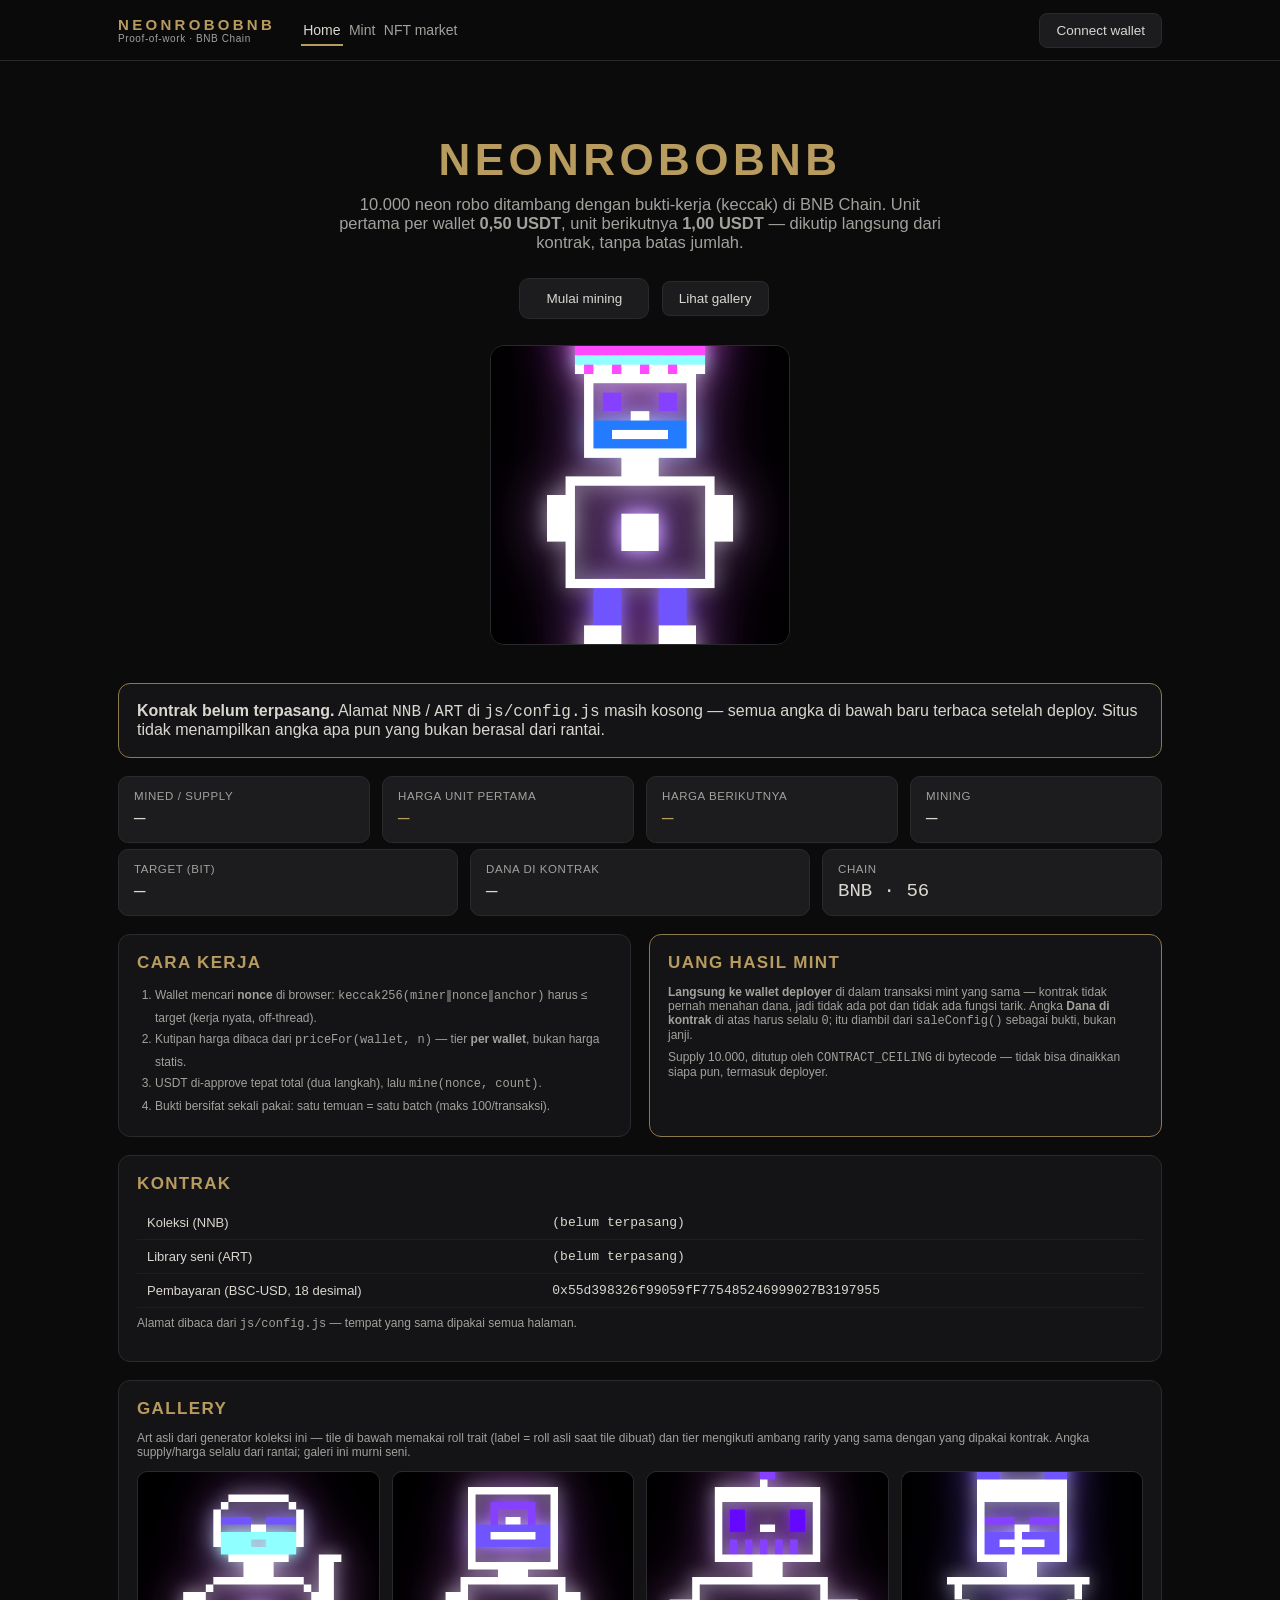
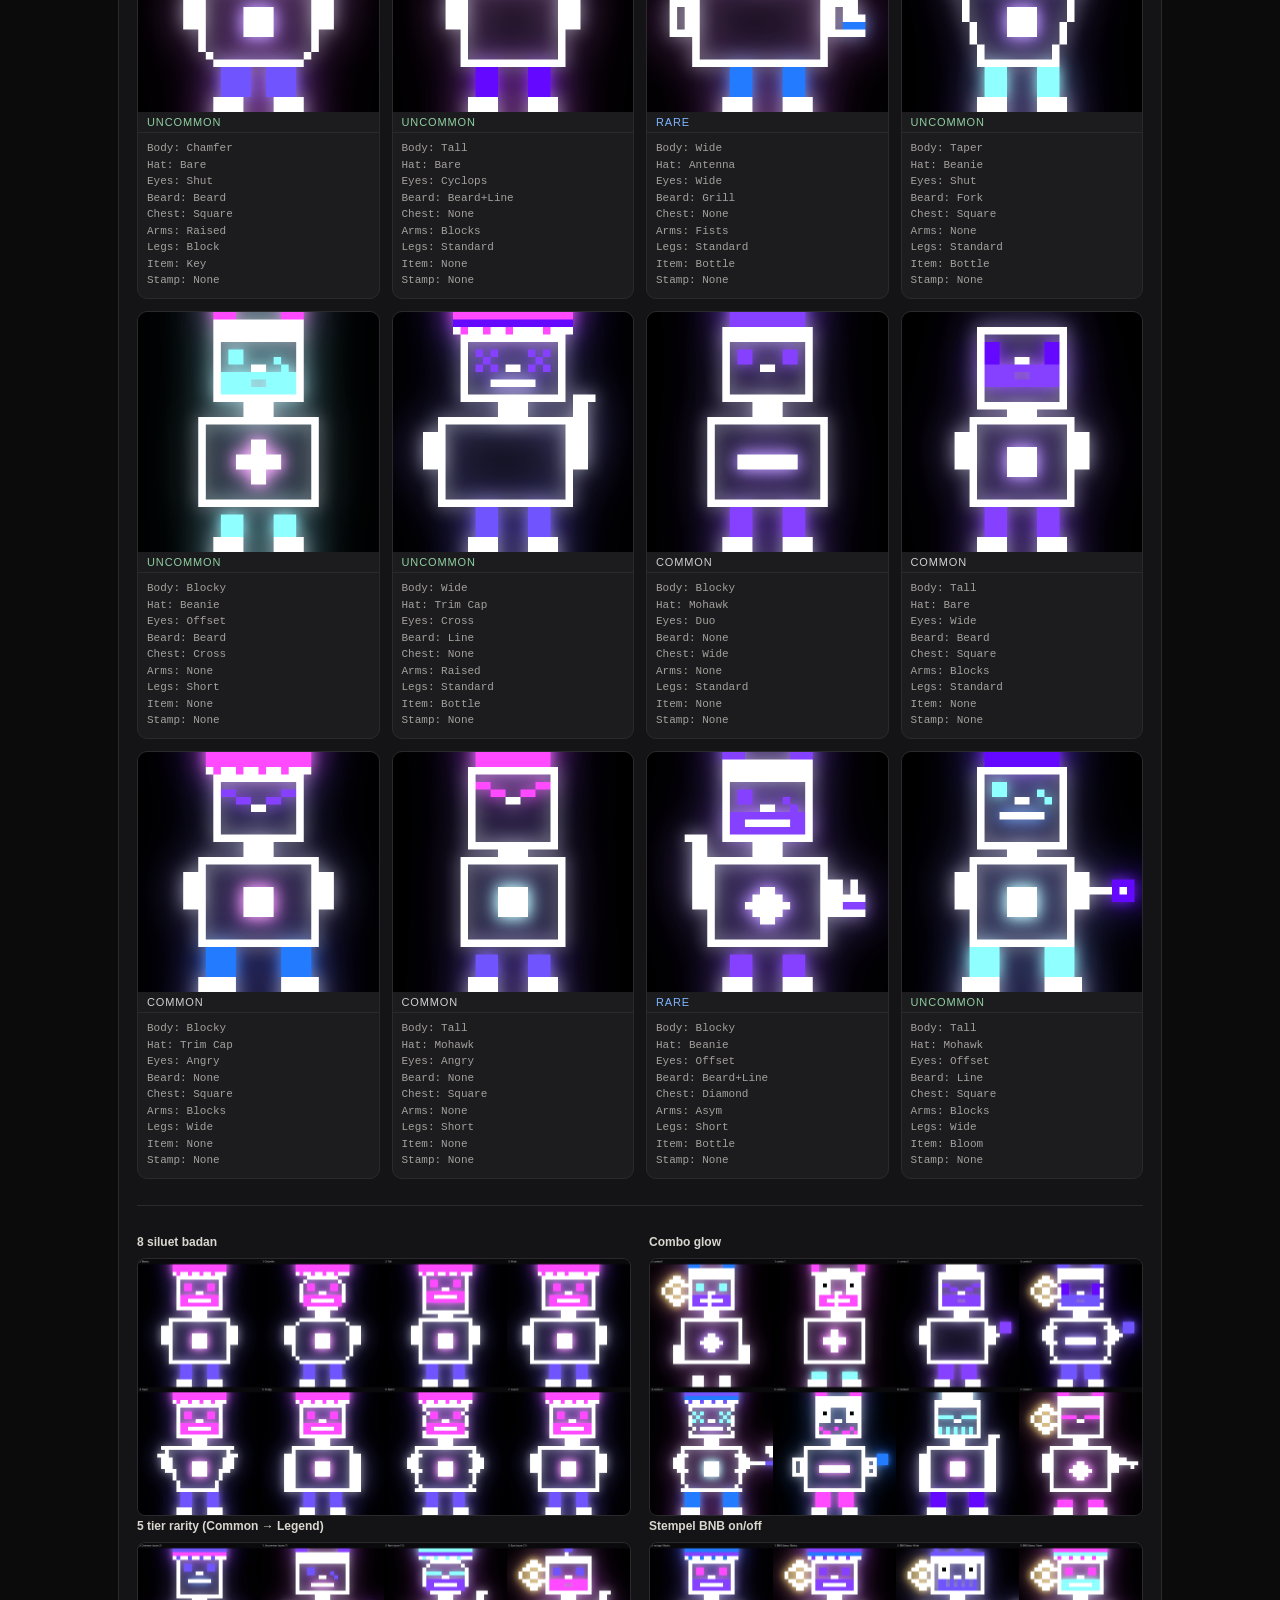
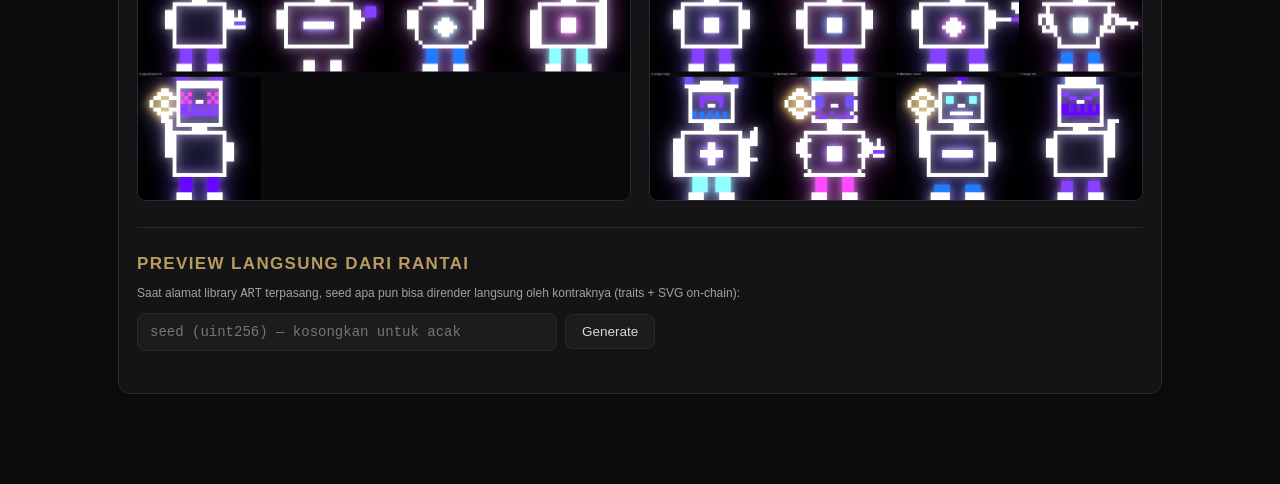
==== index.html @ 4df56b8e "NeonRoboBNB site mirror (no CNAME: keeps github.io serving while js.org PR is in review)" ====
<!DOCTYPE html>
<html lang="en">
<head>
  <meta charset="utf-8" />
  <meta name="viewport" content="width=device-width, initial-scale=1" />
  <title>NeonRoboBNB — proof-of-work collection on BNB Chain</title>
  <meta name="description" content="10,000 neon robotos mined under a keccak target on BNB Chain. First unit 0.50 USDT per wallet, every unit after that 1.00 USDT — quoted from the contract, proceeds straight to the deployer." />
  <link rel="stylesheet" href="css/style.css" />
  <style>
    .tiles { display: grid; grid-template-columns: repeat(4, 1fr); gap: 12px; }
    @media (max-width: 820px) { .tiles { grid-template-columns: repeat(2, 1fr); } }
    .tile { background: var(--panel2); border: 1px solid var(--line); border-radius: 10px; overflow: hidden; }
    .tile img { width: 100%; display: block; background: #000; }
    .tier { font-size: 11px; letter-spacing: .08em; text-transform: uppercase; padding: 4px 9px; border-bottom: 1px solid var(--line); color: var(--muted); }
    .tier.t0 { color: #cfcfcf; } .tier.t1 { color: #8fd0a0; } .tier.t2 { color: #7db6ff; }
    .tier.t3 { color: #d79bff; } .tier.t4 { color: var(--gold); border-bottom-color: var(--gold-dim); }
    .tl { font-size: 11px; line-height: 1.5; padding: 7px 9px 9px; color: var(--muted); font-family: var(--mono); }
    .sheet { width: 100%; display: block; border-radius: 8px; border: 1px solid var(--line); margin-top: 8px; }
  </style>
</head>
<body>
<header class="site">
  <div class="wrap">
    <div class="brand">NEONROBOBNB<small>Proof-of-work · BNB Chain</small></div>
    <nav>
      <a href="index.html" class="on">Home</a>
      <a href="mint.html">Mint</a>
      <a href="market.html">NFT market</a>
    </nav>
    <div class="spacer"></div>
    <button id="connect">Connect wallet</button>
  </div>
</header>

<div class="wrap">
  <div class="hero">
    <h1>NEONROBOBNB</h1>
    <p>10.000 neon robo ditambang dengan bukti-kerja (keccak) di BNB Chain.
       Unit pertama per wallet <b>0,50 USDT</b>, unit berikutnya <b>1,00 USDT</b>
       — dikutip langsung dari kontrak, tanpa batas jumlah.</p>
    <a class="btn cta" href="mint.html">Mulai mining</a>
    <a class="btn" href="#gallery">Lihat gallery</a>
    <div style="margin-top:26px"><img src="img/hero.png" alt="NeonRoboBNB hero" width="300" style="border-radius:14px;border:1px solid var(--line)" /></div>
  </div>

  <div id="pending" class="panel gold" style="display:none">
    <b>Kontrak belum terpasang.</b> Alamat <span class="mono">NNB</span> /
    <span class="mono">ART</span> di <span class="mono">js/config.js</span> masih
    kosong — semua angka di bawah baru terbaca setelah deploy. Situs tidak
    menampilkan angka apa pun yang bukan berasal dari rantai.
  </div>

  <div class="row" style="gap:12px; margin-bottom:6px">
    <div class="stat" style="flex:1"><div class="k">Mined / supply</div><div class="v" id="s-supply">—</div></div>
    <div class="stat" style="flex:1"><div class="k">Harga unit pertama</div><div class="v gold" id="s-first">—</div></div>
    <div class="stat" style="flex:1"><div class="k">Harga berikutnya</div><div class="v gold" id="s-list">—</div></div>
    <div class="stat" style="flex:1"><div class="k">Mining</div><div class="v" id="s-open">—</div></div>
  </div>
  <div class="row" style="gap:12px; margin-bottom:18px">
    <div class="stat" style="flex:1"><div class="k">Target (bit)</div><div class="v" id="s-bits">—</div></div>
    <div class="stat" style="flex:1"><div class="k">Dana di kontrak</div><div class="v" id="s-held">—</div></div>
    <div class="stat" style="flex:1"><div class="k">Chain</div><div class="v">BNB · 56</div></div>
  </div>

  <div class="grid2">
    <div class="panel">
      <h2 style="margin-top:0">Cara kerja</h2>
      <ol class="tiny muted" style="line-height:1.8; padding-left:18px; margin:0">
        <li>Wallet mencari <b>nonce</b> di browser: <span class="mono">keccak256(miner‖nonce‖anchor)</span> harus ≤ target (kerja nyata, off-thread).</li>
        <li>Kutipan harga dibaca dari <span class="mono">priceFor(wallet, n)</span> — tier <b>per wallet</b>, bukan harga statis.</li>
        <li>USDT di-approve tepat total (dua langkah), lalu <span class="mono">mine(nonce, count)</span>.</li>
        <li>Bukti bersifat sekali pakai: satu temuan = satu batch (maks 100/transaksi).</li>
      </ol>
    </div>
    <div class="panel gold">
      <h2 style="margin-top:0">Uang hasil mint</h2>
      <p class="tiny muted" style="margin:0 0 8px">
        <b>Langsung ke wallet deployer</b> di dalam transaksi mint yang sama —
        kontrak tidak pernah menahan dana, jadi tidak ada pot dan tidak ada
        fungsi tarik. Angka <b>Dana di kontrak</b> di atas harus selalu
        <span class="mono">0</span>; itu diambil dari
        <span class="mono">saleConfig()</span> sebagai bukti, bukan janji.
      </p>
      <p class="tiny muted" style="margin:0">
        Supply 10.000, ditutup oleh <span class="mono">CONTRACT_CEILING</span>
        di bytecode — tidak bisa dinaikkan siapa pun, termasuk deployer.
      </p>
    </div>
  </div>

  <div class="panel">
    <h2 style="margin-top:0">Kontrak</h2>
    <table>
      <tbody>
        <tr><td class="txt">Koleksi (NNB)</td><td id="a-nnb">—</td></tr>
        <tr><td class="txt">Library seni (ART)</td><td id="a-art">—</td></tr>
        <tr><td class="txt">Pembayaran (BSC-USD, 18 desimal)</td><td id="a-usdt">—</td></tr>
      </tbody>
    </table>
    <p class="tiny muted" style="margin-top:8px">Alamat dibaca dari <span class="mono">js/config.js</span> — tempat yang sama dipakai semua halaman.</p>
  </div>

  <div class="panel" id="gallery">
    <h2 style="margin-top:0">Gallery</h2>
    <p class="tiny muted">Art asli dari generator koleksi ini — tile di bawah memakai roll trait
       (label = roll asli saat tile dibuat) dan tier mengikuti ambang rarity yang sama dengan
       yang dipakai kontrak. Angka supply/harga selalu dari rantai; galeri ini murni seni.</p>
    <div class="tiles">
        <div class="tile"><img src="img/tile-00.png" alt="NeonRoboBNB preview" loading="lazy" /><div class="tier t1">Uncommon</div><div class="tl">Body: Chamfer<br>Hat: Bare<br>Eyes: Shut<br>Beard: Beard<br>Chest: Square<br>Arms: Raised<br>Legs: Block<br>Item: Key<br>Stamp: None</div></div>
        <div class="tile"><img src="img/tile-01.png" alt="NeonRoboBNB preview" loading="lazy" /><div class="tier t1">Uncommon</div><div class="tl">Body: Tall<br>Hat: Bare<br>Eyes: Cyclops<br>Beard: Beard+Line<br>Chest: None<br>Arms: Blocks<br>Legs: Standard<br>Item: None<br>Stamp: None</div></div>
        <div class="tile"><img src="img/tile-02.png" alt="NeonRoboBNB preview" loading="lazy" /><div class="tier t2">Rare</div><div class="tl">Body: Wide<br>Hat: Antenna<br>Eyes: Wide<br>Beard: Grill<br>Chest: None<br>Arms: Fists<br>Legs: Standard<br>Item: Bottle<br>Stamp: None</div></div>
        <div class="tile"><img src="img/tile-03.png" alt="NeonRoboBNB preview" loading="lazy" /><div class="tier t1">Uncommon</div><div class="tl">Body: Taper<br>Hat: Beanie<br>Eyes: Shut<br>Beard: Fork<br>Chest: Square<br>Arms: None<br>Legs: Standard<br>Item: Bottle<br>Stamp: None</div></div>
        <div class="tile"><img src="img/tile-04.png" alt="NeonRoboBNB preview" loading="lazy" /><div class="tier t1">Uncommon</div><div class="tl">Body: Blocky<br>Hat: Beanie<br>Eyes: Offset<br>Beard: Beard<br>Chest: Cross<br>Arms: None<br>Legs: Short<br>Item: None<br>Stamp: None</div></div>
        <div class="tile"><img src="img/tile-05.png" alt="NeonRoboBNB preview" loading="lazy" /><div class="tier t1">Uncommon</div><div class="tl">Body: Wide<br>Hat: Trim Cap<br>Eyes: Cross<br>Beard: Line<br>Chest: None<br>Arms: Raised<br>Legs: Standard<br>Item: Bottle<br>Stamp: None</div></div>
        <div class="tile"><img src="img/tile-06.png" alt="NeonRoboBNB preview" loading="lazy" /><div class="tier t0">Common</div><div class="tl">Body: Blocky<br>Hat: Mohawk<br>Eyes: Duo<br>Beard: None<br>Chest: Wide<br>Arms: None<br>Legs: Standard<br>Item: None<br>Stamp: None</div></div>
        <div class="tile"><img src="img/tile-07.png" alt="NeonRoboBNB preview" loading="lazy" /><div class="tier t0">Common</div><div class="tl">Body: Tall<br>Hat: Bare<br>Eyes: Wide<br>Beard: Beard<br>Chest: Square<br>Arms: Blocks<br>Legs: Standard<br>Item: None<br>Stamp: None</div></div>
        <div class="tile"><img src="img/tile-08.png" alt="NeonRoboBNB preview" loading="lazy" /><div class="tier t0">Common</div><div class="tl">Body: Blocky<br>Hat: Trim Cap<br>Eyes: Angry<br>Beard: None<br>Chest: Square<br>Arms: Blocks<br>Legs: Wide<br>Item: None<br>Stamp: None</div></div>
        <div class="tile"><img src="img/tile-09.png" alt="NeonRoboBNB preview" loading="lazy" /><div class="tier t0">Common</div><div class="tl">Body: Tall<br>Hat: Mohawk<br>Eyes: Angry<br>Beard: None<br>Chest: Square<br>Arms: None<br>Legs: Short<br>Item: None<br>Stamp: None</div></div>
        <div class="tile"><img src="img/tile-10.png" alt="NeonRoboBNB preview" loading="lazy" /><div class="tier t2">Rare</div><div class="tl">Body: Blocky<br>Hat: Beanie<br>Eyes: Offset<br>Beard: Beard+Line<br>Chest: Diamond<br>Arms: Asym<br>Legs: Short<br>Item: Bottle<br>Stamp: None</div></div>
        <div class="tile"><img src="img/tile-11.png" alt="NeonRoboBNB preview" loading="lazy" /><div class="tier t1">Uncommon</div><div class="tl">Body: Tall<br>Hat: Mohawk<br>Eyes: Offset<br>Beard: Line<br>Chest: Square<br>Arms: Blocks<br>Legs: Wide<br>Item: Bloom<br>Stamp: None</div></div>
    </div>

    <hr class="sep" />
    <div class="grid2">
      <div><b class="tiny">8 siluet badan</b><img class="sheet" src="img/sheet-bodies.png" alt="8 body silhouettes" loading="lazy" /></div>
      <div><b class="tiny">Combo glow</b><img class="sheet" src="img/sheet-combos.png" alt="8 glow combos" loading="lazy" /></div>
    </div>
    <div class="grid2">
      <div><b class="tiny">5 tier rarity (Common → Legend)</b><img class="sheet" src="img/sheet-rarity.png" alt="5 rarity tiers" loading="lazy" /></div>
      <div><b class="tiny">Stempel BNB on/off</b><img class="sheet" src="img/sheet-stamp.png" alt="BNB stamp on and off" loading="lazy" /></div>
    </div>

    <hr class="sep" />
    <h2 style="margin-top:0">Preview langsung dari rantai</h2>
    <p class="tiny muted">Saat alamat library <span class="mono">ART</span> terpasang, seed apa pun
       bisa dirender langsung oleh kontraknya (traits + SVG on-chain):</p>
    <div class="row" style="gap:8px; margin-bottom:12px">
      <input id="seed" placeholder="seed (uint256) — kosongkan untuk acak" style="max-width:420px" />
      <button id="seed-go">Generate</button>
    </div>
    <div id="grid" class="row" style="gap:12px"></div>
    <p class="tiny" id="grid-note" style="color:var(--bad)"></p>
  </div>
</div>

<div id="toast"></div>
<script src="js/vendor/ethers.umd.min.js"></script>
<script src="js/config.js"></script>
<script src="js/chain.js"></script>
<script src="js/app.js"></script>
<script>
(async () => {
  const C = CONFIG, UI = TempleUI, $ = UI.$;
  const SHORT = ["Body", "Hat", "Eyes", "Beard", "Chest", "Arms", "Legs", "Item", "Stamp"];

  async function load() {
    const deployed = Temple.deployed();
    $("pending").style.display = deployed ? "none" : "block";
    $("a-nnb").textContent = deployed ? C.NNB : "(belum terpasang)";
    $("a-art").textContent = Temple.artDeployed() ? C.ART : "(belum terpasang)";
    $("a-usdt").textContent = C.USDT;
    if (!deployed) return;
    try {
      const s = await Temple.readSaleState();
      $("s-supply").textContent = s.supply.toLocaleString("en-US") + " / " + s.maxSupply.toLocaleString("en-US");
      $("s-first").textContent = UI.usdt(s.firstPrice, 2) + " USDT";
      $("s-list").textContent = UI.usdt(s.listPrice, 2) + " USDT";
      $("s-open").textContent = s.open ? "OPEN" : "CLOSED";
      $("s-open").style.color = s.open ? "var(--ok)" : "var(--bad)";
      // target = 2^(256-bits)-1 -> binary length is exactly 256-bits
      const bits = s.target > 0n ? 256 - s.target.toString(2).length : 0;
      $("s-bits").textContent = bits + " bit";
      // contract must hold nothing — that IS the design; show the raw figure
      $("s-held").textContent = UI.usdt(s.contractHeld, 4) + " USDT" + (s.contractHeld === 0n ? " ✓" : "");
      $("s-held").style.color = s.contractHeld === 0n ? "var(--ok)" : "var(--bad)";
    } catch (e) { UI.toast("Gagal baca saleFacts: " + UI.errText(e), true); }
  }

  /* ---- gallery ---- */
  function tile(parts, tier, svg) {
    const el = document.createElement("div");
    el.className = "stat";
    el.style.width = "218px";
    const names = SHORT.map((n, i) => `<div class="tiny"><span class="muted">${n}</span> ${parts[i] || ""}</div>`).join("");
    el.innerHTML = `<div style="background:#000;border-radius:8px;overflow:hidden">${svg}</div>
      <div style="margin-top:8px">${names}</div>
      <div class="tiny gold" style="color:var(--gold);margin-top:6px">Rarity: ${["Common", "Uncommon", "Rare", "Epic", "Legend"][tier] || tier}</div>`;
    const s = el.querySelector("svg");
    if (s) { s.setAttribute("width", "216"); s.setAttribute("height", "216"); }
    return el;
  }

  async function preview(seedStr) {
    if (!Temple.artDeployed()) { $("grid-note").textContent = "Library seni belum terpasang (config ART masih kosong)."; return; }
    $("grid-note").textContent = "";
    try {
      const seed = seedStr || (BigInt("0x" + crypto.getRandomValues(new Uint8Array(32)).reduce((a, b) => a + b.toString(16).padStart(2, "0"), "")) % (2n ** 255n)).toString();
      $("seed").value = seed;
      const p = await Temple.readPreview(BigInt(seed));
      const g = $("grid");
      g.prepend(tile(p.parts, p.tier, p.svg));
      while (g.children.length > 8) g.removeChild(g.lastChild);
    } catch (e) { $("grid-note").textContent = "Preview gagal: " + UI.errText(e); }
  }

  UI.onReady(async () => {
    await load();
    $("seed-go").addEventListener("click", () => preview($("seed").value.trim() || null));
    $("seed").addEventListener("keydown", (e) => { if (e.key === "Enter") preview($("seed").value.trim() || null); });
    if (Temple.artDeployed()) for (let i = 0; i < 3; i++) await preview(null);
    setInterval(load, 30000);
  });
})();
</script>
</body>
</html>
---- css/style.css ----
/* NeonRoboBNB — mint & gallery UI, laid out like ptah.trade: near-black
   surfaces, temple gold, coral accent, mono numerals (shared palette from
   the ptahsite build, which was reconstructed from ptah's own CSS chunks). */
:root {
  --bg: #0b0b0c;
  --panel: #141416;
  --panel2: #1c1c1f;
  --gold: #b89b5e;
  --gold-dim: #8c7a4a;
  --coral: #e98a7a;
  --text: #dad7d0;
  --muted: #a3a19c;
  --line: #2a2a2e;
  --ok: #7dc98f;
  --bad: #e98a7a;
  --font: "Avenir Next", -apple-system, BlinkMacSystemFont, "Segoe UI", Roboto, sans-serif;
  --mono: "SFMono-Regular", Consolas, "Liberation Mono", monospace;
}
* { box-sizing: border-box; }
html, body { margin: 0; padding: 0; background: var(--bg); color: var(--text); font-family: var(--font); }
a { color: var(--gold); text-decoration: none; }
a:hover { color: var(--coral); }
.wrap { max-width: 1080px; margin: 0 auto; padding: 0 18px 72px; }

header.site {
  position: sticky; top: 0; z-index: 30;
  background: rgba(11, 11, 12, .92); backdrop-filter: blur(8px);
  border-bottom: 1px solid var(--line);
}
header.site .wrap { display: flex; align-items: center; gap: 26px; height: 60px; padding-bottom: 0; }
.brand { font-weight: 700; letter-spacing: .22em; color: var(--gold); font-size: 15px; }
.brand small { display: block; letter-spacing: .06em; color: var(--muted); font-weight: 400; font-size: 10px; }
nav a { color: var(--muted); font-size: 14px; padding: 6px 2px; border-bottom: 2px solid transparent; }
nav a.on, nav a:hover { color: var(--text); border-color: var(--gold); }
.spacer { flex: 1; }
button, .btn {
  font-family: var(--font); font-size: 13.5px; cursor: pointer;
  background: var(--panel2); color: var(--text);
  border: 1px solid var(--line); border-radius: 8px; padding: 9px 16px;
}
button:hover, .btn:hover { border-color: var(--gold-dim); }
button.primary { background: var(--gold); color: #17120a; border-color: var(--gold); font-weight: 600; }
button.primary:hover { background: var(--coral); border-color: var(--coral); color: #20100c; }
button.coral { background: var(--coral); border-color: var(--coral); color: #20100c; font-weight: 600; }
button:disabled { opacity: .45; cursor: not-allowed; }
.addr { font-family: var(--mono); font-size: 12px; color: var(--muted); }

h1 { font-size: 30px; margin: 34px 0 6px; letter-spacing: .02em; }
h2 { font-size: 17px; margin: 30px 0 12px; color: var(--gold); letter-spacing: .08em; text-transform: uppercase; }
.sub { color: var(--muted); margin: 0 0 22px; font-size: 14.5px; }

.panel { background: var(--panel); border: 1px solid var(--line); border-radius: 12px; padding: 18px; margin-bottom: 18px; }
.panel.gold { border-color: var(--gold-dim); }
.row { display: flex; gap: 14px; flex-wrap: wrap; align-items: center; }
.row.between { justify-content: space-between; }
.grid2 { display: grid; grid-template-columns: 1fr 1fr; gap: 18px; }
@media (max-width: 820px) { .grid2 { grid-template-columns: 1fr; } }

table { width: 100%; border-collapse: collapse; font-size: 14px; }
th { text-align: left; color: var(--muted); font-weight: 500; font-size: 12px; letter-spacing: .06em; text-transform: uppercase; padding: 8px 10px; border-bottom: 1px solid var(--line); }
td { padding: 9px 10px; border-bottom: 1px solid #1e1e22; font-family: var(--mono); font-size: 13px; }
td.txt { font-family: var(--font); }
tr.best td { color: var(--gold); }
tr:hover td { background: #17171a; }

.num { font-family: var(--mono); }
.pill { display: inline-block; padding: 3px 9px; border-radius: 999px; font-size: 11.5px; border: 1px solid var(--line); color: var(--muted); }
.pill.ok { color: var(--ok); border-color: #2c4a33; }
.pill.bad { color: var(--bad); border-color: #4a2c2c; }
.pill.gold { color: var(--gold); border-color: var(--gold-dim); }

.stat { background: var(--panel2); border: 1px solid var(--line); border-radius: 10px; padding: 13px 15px; }
.stat .k { color: var(--muted); font-size: 11.5px; letter-spacing: .05em; text-transform: uppercase; }
.stat .v { font-family: var(--mono); font-size: 19px; margin-top: 5px; color: var(--text); }
.stat .v.gold { color: var(--gold); }

label { display: block; font-size: 12.5px; color: var(--muted); margin: 10px 0 5px; }
input, select {
  width: 100%; background: var(--panel2); color: var(--text);
  border: 1px solid var(--line); border-radius: 8px; padding: 10px 12px;
  font-family: var(--mono); font-size: 14px;
}
input:focus, select:focus { outline: none; border-color: var(--gold-dim); }

#toast {
  position: fixed; left: 50%; bottom: 26px; transform: translateX(-50%);
  background: var(--panel2); border: 1px solid var(--gold-dim); color: var(--text);
  padding: 11px 18px; border-radius: 10px; font-size: 13.5px; z-index: 99;
  max-width: 92vw; box-shadow: 0 8px 30px rgba(0,0,0,.5); display: none;
}
#toast.err { border-color: var(--bad); color: var(--bad); }
.muted { color: var(--muted); }
.mono { font-family: var(--mono); }
.tiny { font-size: 12px; }
.center { text-align: center; }
hr.sep { border: 0; border-top: 1px solid var(--line); margin: 26px 0; }

.hero { padding: 74px 0 34px; text-align: center; }
.hero h1 { font-size: 44px; color: var(--gold); letter-spacing: .1em; margin: 0 0 10px; }
.hero p { color: var(--muted); font-size: 16.5px; max-width: 620px; margin: 0 auto 26px; }
.cta { display: inline-block; margin: 0 8px; padding: 12px 26px; border-radius: 10px; }
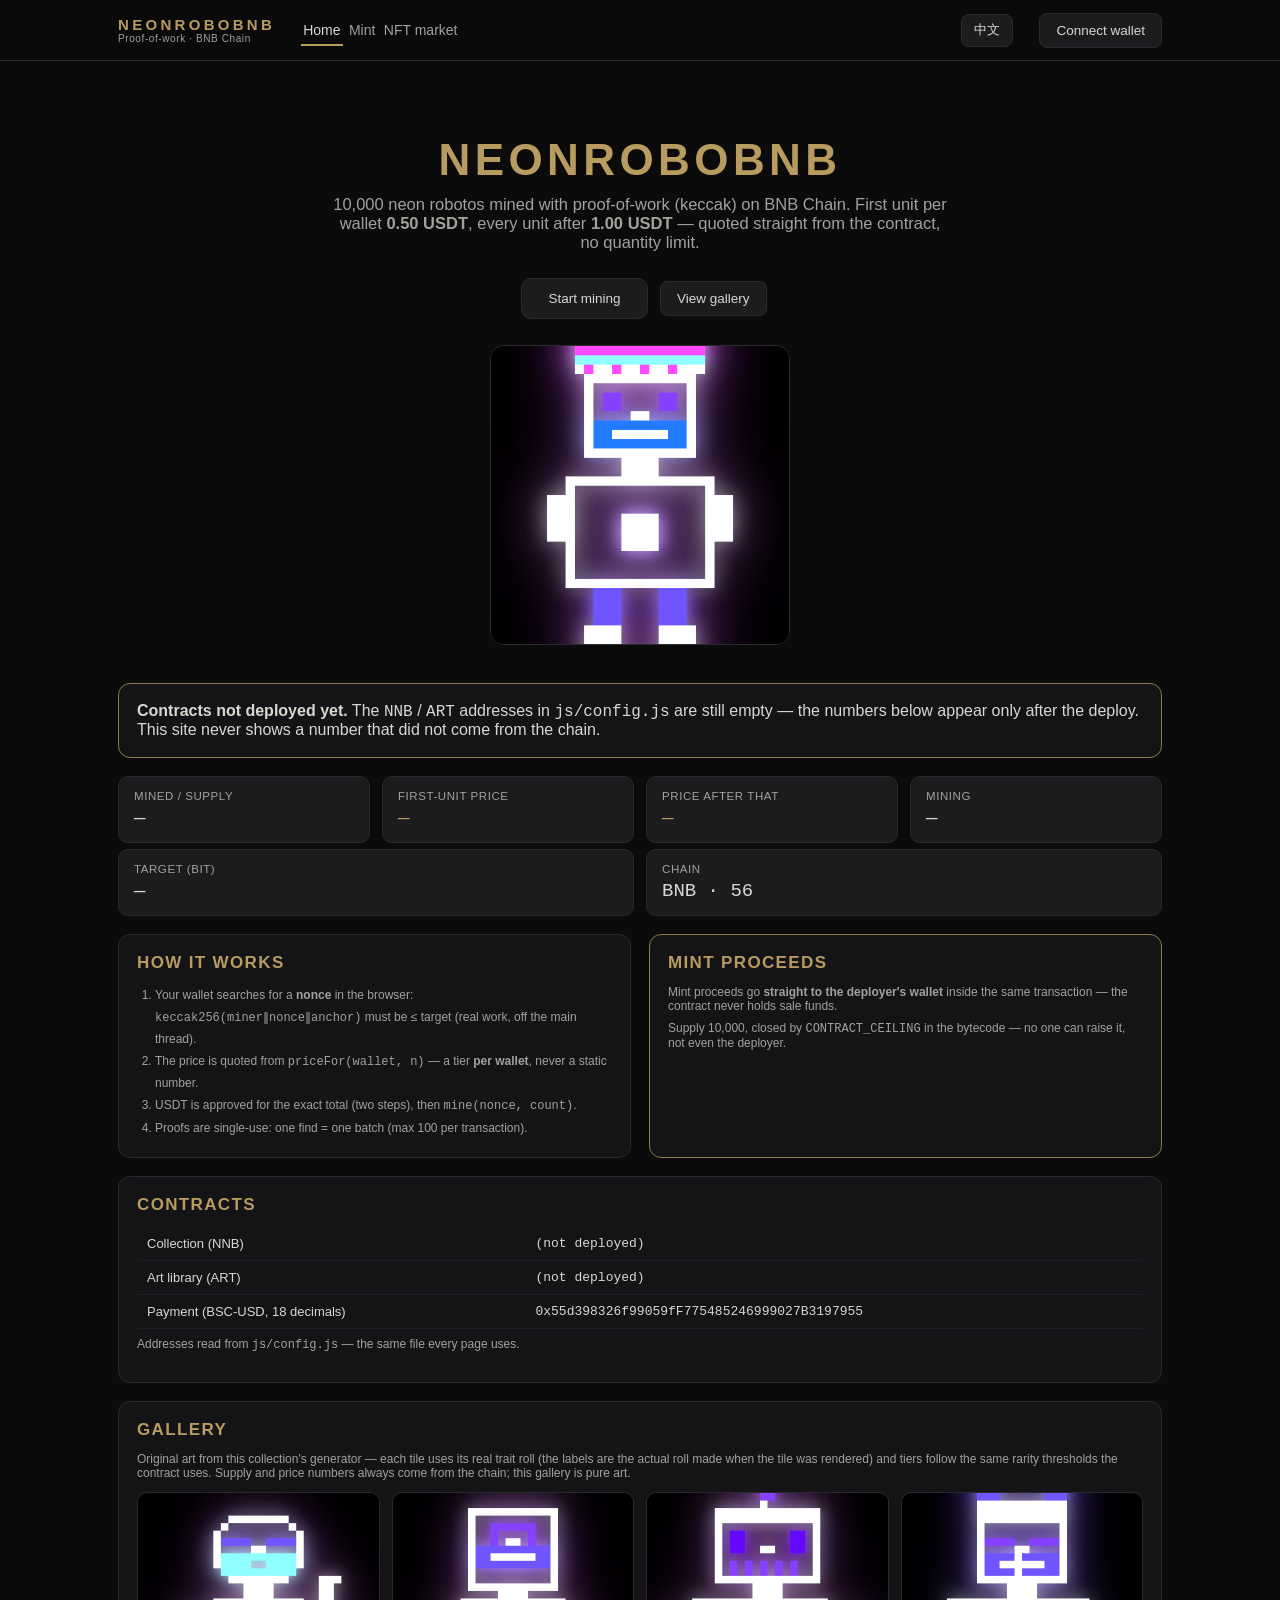
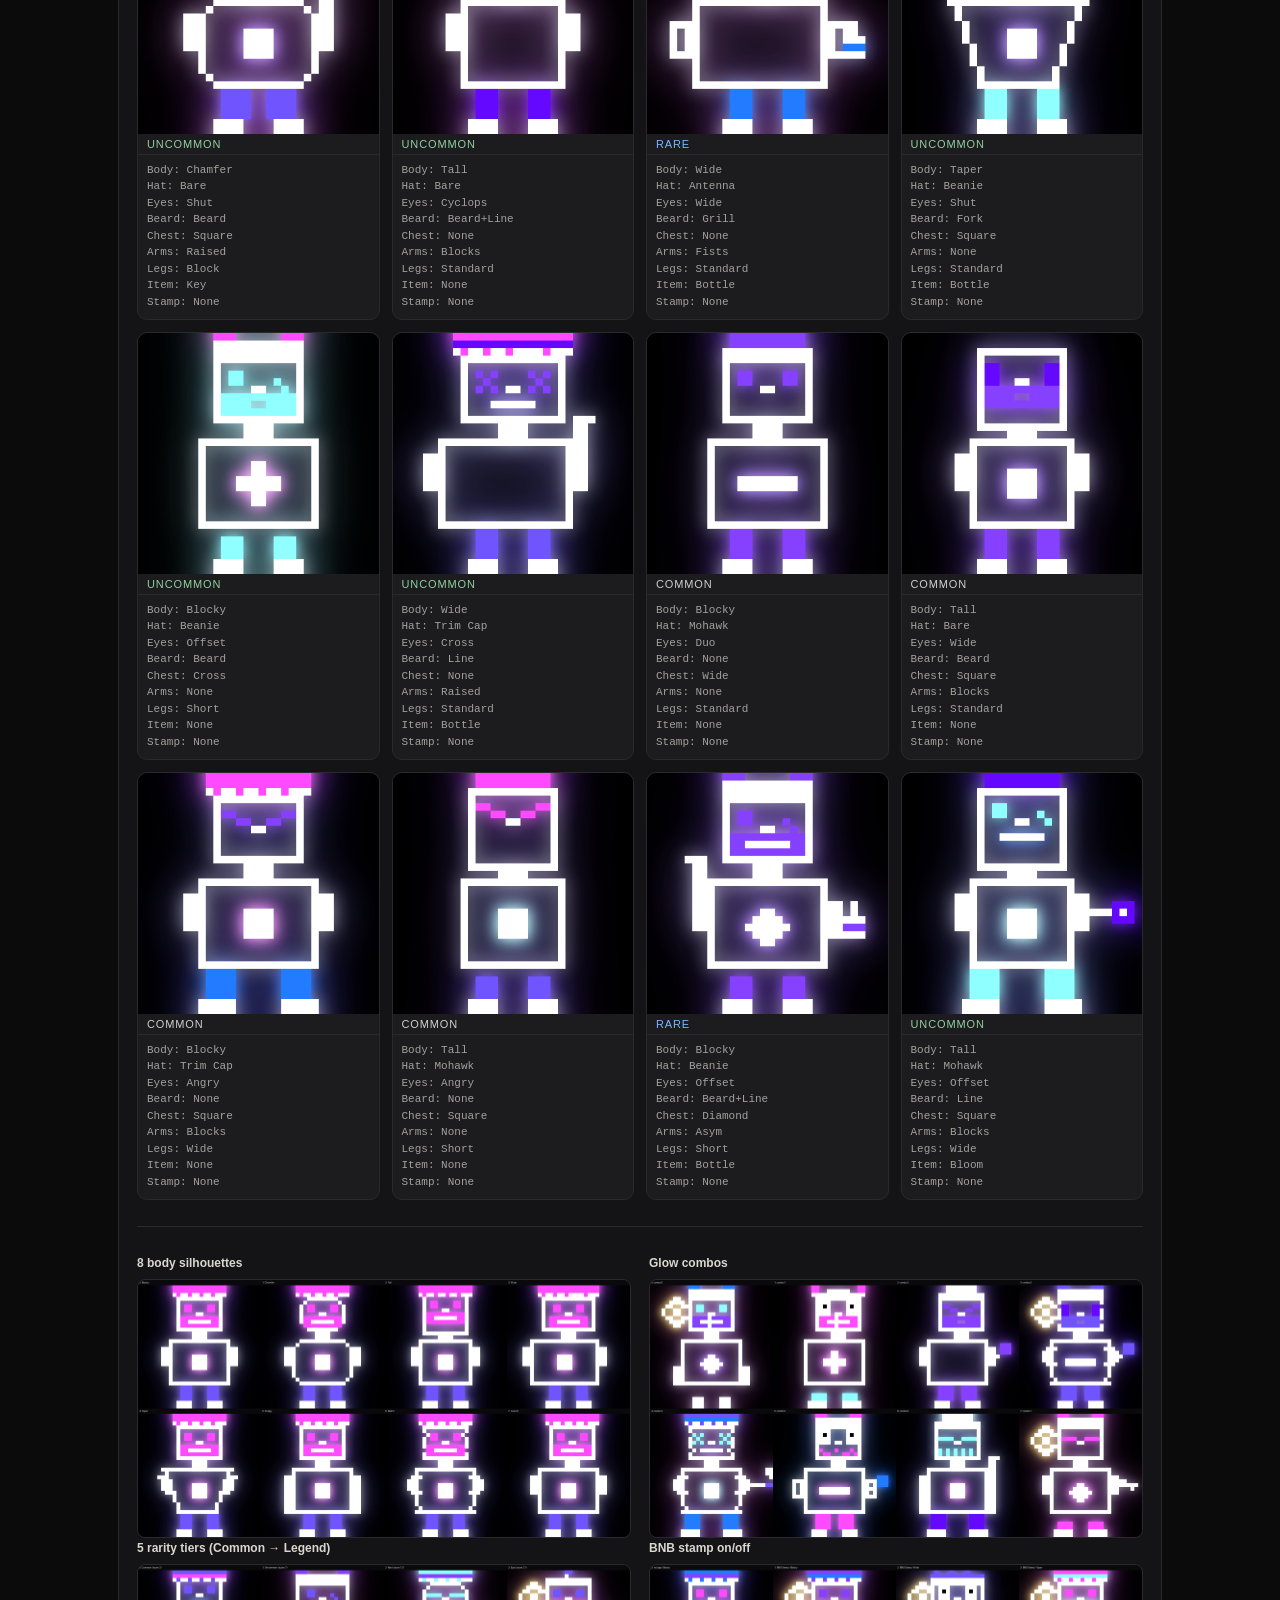
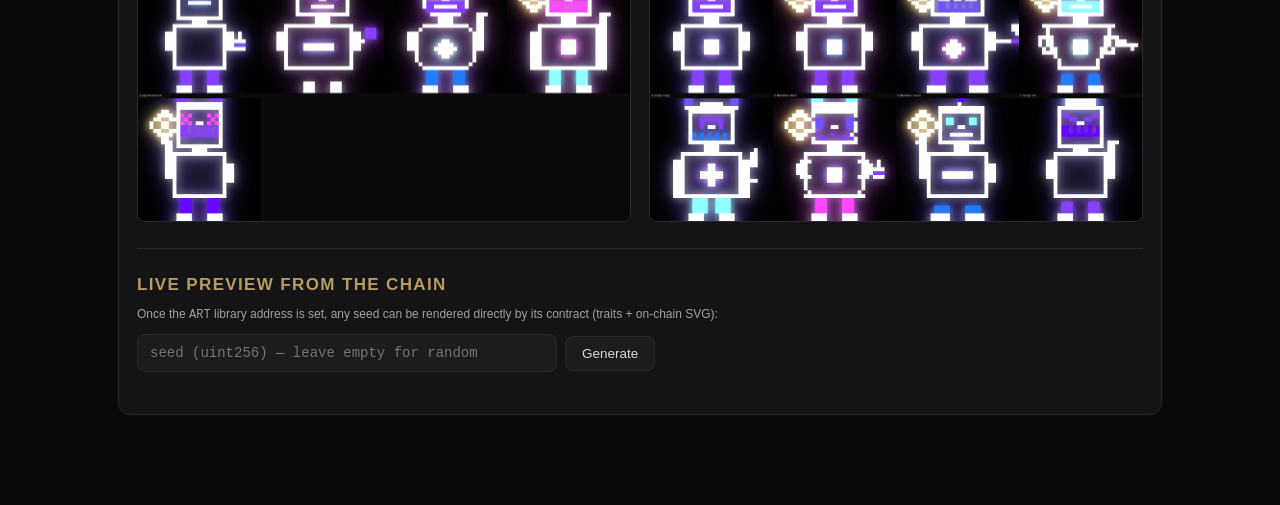
==== commit 849c8004: "i18n: English base + Chinese toggle; drop contract-held stat" ====
--- a/index.html
+++ b/index.html
@@ -16,95 +16,78 @@
     .tier.t3 { color: #d79bff; } .tier.t4 { color: var(--gold); border-bottom-color: var(--gold-dim); }
     .tl { font-size: 11px; line-height: 1.5; padding: 7px 9px 9px; color: var(--muted); font-family: var(--mono); }
     .sheet { width: 100%; display: block; border-radius: 8px; border: 1px solid var(--line); margin-top: 8px; }
+    #lang { font-size: 12.5px; padding: 7px 12px; }
   </style>
 </head>
-<body>
+<body data-page="home">
 <header class="site">
   <div class="wrap">
-    <div class="brand">NEONROBOBNB<small>Proof-of-work · BNB Chain</small></div>
+    <div class="brand">NEONROBOBNB<small data-i18n="brand.sub">Proof-of-work · BNB Chain</small></div>
     <nav>
-      <a href="index.html" class="on">Home</a>
-      <a href="mint.html">Mint</a>
-      <a href="market.html">NFT market</a>
+      <a href="index.html" class="on" data-i18n="nav.home">Home</a>
+      <a href="mint.html" data-i18n="nav.mint">Mint</a>
+      <a href="market.html" data-i18n="nav.market">NFT market</a>
     </nav>
     <div class="spacer"></div>
-    <button id="connect">Connect wallet</button>
+    <button id="lang">中文</button>
+    <button id="connect" data-i18n="connect">Connect wallet</button>
   </div>
 </header>
 
 <div class="wrap">
   <div class="hero">
     <h1>NEONROBOBNB</h1>
-    <p>10.000 neon robo ditambang dengan bukti-kerja (keccak) di BNB Chain.
-       Unit pertama per wallet <b>0,50 USDT</b>, unit berikutnya <b>1,00 USDT</b>
-       — dikutip langsung dari kontrak, tanpa batas jumlah.</p>
-    <a class="btn cta" href="mint.html">Mulai mining</a>
-    <a class="btn" href="#gallery">Lihat gallery</a>
+    <p data-i18n="hero.p">10,000 neon robotos mined with proof-of-work (keccak) on BNB Chain. First unit per wallet <b>0.50 USDT</b>, every unit after <b>1.00 USDT</b> — quoted straight from the contract, no quantity limit.</p>
+    <a class="btn cta" href="mint.html" data-i18n="hero.cta">Start mining</a>
+    <a class="btn" href="#gallery" data-i18n="hero.gallery">View gallery</a>
     <div style="margin-top:26px"><img src="img/hero.png" alt="NeonRoboBNB hero" width="300" style="border-radius:14px;border:1px solid var(--line)" /></div>
   </div>
 
-  <div id="pending" class="panel gold" style="display:none">
-    <b>Kontrak belum terpasang.</b> Alamat <span class="mono">NNB</span> /
-    <span class="mono">ART</span> di <span class="mono">js/config.js</span> masih
-    kosong — semua angka di bawah baru terbaca setelah deploy. Situs tidak
-    menampilkan angka apa pun yang bukan berasal dari rantai.
-  </div>
+  <div id="pending" class="panel gold" style="display:none" data-i18n="pending"></div>
 
   <div class="row" style="gap:12px; margin-bottom:6px">
-    <div class="stat" style="flex:1"><div class="k">Mined / supply</div><div class="v" id="s-supply">—</div></div>
-    <div class="stat" style="flex:1"><div class="k">Harga unit pertama</div><div class="v gold" id="s-first">—</div></div>
-    <div class="stat" style="flex:1"><div class="k">Harga berikutnya</div><div class="v gold" id="s-list">—</div></div>
-    <div class="stat" style="flex:1"><div class="k">Mining</div><div class="v" id="s-open">—</div></div>
+    <div class="stat" style="flex:1"><div class="k" data-i18n="stat.mined">Mined / supply</div><div class="v" id="s-supply">—</div></div>
+    <div class="stat" style="flex:1"><div class="k" data-i18n="stat.first">First-unit price</div><div class="v gold" id="s-first">—</div></div>
+    <div class="stat" style="flex:1"><div class="k" data-i18n="stat.next">Price after that</div><div class="v gold" id="s-list">—</div></div>
+    <div class="stat" style="flex:1"><div class="k" data-i18n="stat.mining">Mining</div><div class="v" id="s-open">—</div></div>
   </div>
   <div class="row" style="gap:12px; margin-bottom:18px">
-    <div class="stat" style="flex:1"><div class="k">Target (bit)</div><div class="v" id="s-bits">—</div></div>
-    <div class="stat" style="flex:1"><div class="k">Dana di kontrak</div><div class="v" id="s-held">—</div></div>
-    <div class="stat" style="flex:1"><div class="k">Chain</div><div class="v">BNB · 56</div></div>
+    <div class="stat" style="flex:1"><div class="k" data-i18n="stat.target">Target (bit)</div><div class="v" id="s-bits">—</div></div>
+    <div class="stat" style="flex:1"><div class="k" data-i18n="stat.chain">Chain</div><div class="v">BNB · 56</div></div>
   </div>
 
   <div class="grid2">
     <div class="panel">
-      <h2 style="margin-top:0">Cara kerja</h2>
+      <h2 style="margin-top:0" data-i18n="how.title">How it works</h2>
       <ol class="tiny muted" style="line-height:1.8; padding-left:18px; margin:0">
-        <li>Wallet mencari <b>nonce</b> di browser: <span class="mono">keccak256(miner‖nonce‖anchor)</span> harus ≤ target (kerja nyata, off-thread).</li>
-        <li>Kutipan harga dibaca dari <span class="mono">priceFor(wallet, n)</span> — tier <b>per wallet</b>, bukan harga statis.</li>
-        <li>USDT di-approve tepat total (dua langkah), lalu <span class="mono">mine(nonce, count)</span>.</li>
-        <li>Bukti bersifat sekali pakai: satu temuan = satu batch (maks 100/transaksi).</li>
+        <li data-i18n="how.1">Your wallet searches for a <b>nonce</b> in the browser: <span class="mono">keccak256(miner‖nonce‖anchor)</span> must be ≤ target (real work, off the main thread).</li>
+        <li data-i18n="how.2">The price is quoted from <span class="mono">priceFor(wallet, n)</span> — a tier <b>per wallet</b>, never a static number.</li>
+        <li data-i18n="how.3">USDT is approved for the exact total (two steps), then <span class="mono">mine(nonce, count)</span>.</li>
+        <li data-i18n="how.4">Proofs are single-use: one find = one batch (max 100 per transaction).</li>
       </ol>
     </div>
     <div class="panel gold">
-      <h2 style="margin-top:0">Uang hasil mint</h2>
-      <p class="tiny muted" style="margin:0 0 8px">
-        <b>Langsung ke wallet deployer</b> di dalam transaksi mint yang sama —
-        kontrak tidak pernah menahan dana, jadi tidak ada pot dan tidak ada
-        fungsi tarik. Angka <b>Dana di kontrak</b> di atas harus selalu
-        <span class="mono">0</span>; itu diambil dari
-        <span class="mono">saleConfig()</span> sebagai bukti, bukan janji.
-      </p>
-      <p class="tiny muted" style="margin:0">
-        Supply 10.000, ditutup oleh <span class="mono">CONTRACT_CEILING</span>
-        di bytecode — tidak bisa dinaikkan siapa pun, termasuk deployer.
-      </p>
+      <h2 style="margin-top:0" data-i18n="money.title">Mint proceeds</h2>
+      <p class="tiny muted" style="margin:0 0 8px" data-i18n="money.p1">Mint proceeds go <b>straight to the deployer's wallet</b> inside the same transaction — the contract never holds sale funds.</p>
+      <p class="tiny muted" style="margin:0" data-i18n="money.p2">Supply 10,000, closed by <span class="mono">CONTRACT_CEILING</span> in the bytecode — no one can raise it, not even the deployer.</p>
     </div>
   </div>
 
   <div class="panel">
-    <h2 style="margin-top:0">Kontrak</h2>
+    <h2 style="margin-top:0" data-i18n="contracts.title">Contracts</h2>
     <table>
       <tbody>
-        <tr><td class="txt">Koleksi (NNB)</td><td id="a-nnb">—</td></tr>
-        <tr><td class="txt">Library seni (ART)</td><td id="a-art">—</td></tr>
-        <tr><td class="txt">Pembayaran (BSC-USD, 18 desimal)</td><td id="a-usdt">—</td></tr>
+        <tr><td class="txt" data-i18n="contracts.nnb">Collection (NNB)</td><td id="a-nnb">—</td></tr>
+        <tr><td class="txt" data-i18n="contracts.art">Art library (ART)</td><td id="a-art">—</td></tr>
+        <tr><td class="txt" data-i18n="contracts.pay">Payment (BSC-USD, 18 decimals)</td><td id="a-usdt">—</td></tr>
       </tbody>
     </table>
-    <p class="tiny muted" style="margin-top:8px">Alamat dibaca dari <span class="mono">js/config.js</span> — tempat yang sama dipakai semua halaman.</p>
+    <p class="tiny muted" style="margin-top:8px" data-i18n="contracts.note">Addresses read from <span class="mono">js/config.js</span> — the same file every page uses.</p>
   </div>
 
   <div class="panel" id="gallery">
-    <h2 style="margin-top:0">Gallery</h2>
-    <p class="tiny muted">Art asli dari generator koleksi ini — tile di bawah memakai roll trait
-       (label = roll asli saat tile dibuat) dan tier mengikuti ambang rarity yang sama dengan
-       yang dipakai kontrak. Angka supply/harga selalu dari rantai; galeri ini murni seni.</p>
+    <h2 style="margin-top:0" data-i18n="gallery.title">Gallery</h2>
+    <p class="tiny muted" data-i18n="gallery.p">Original art from this collection's generator — each tile uses its real trait roll (the labels are the actual roll made when the tile was rendered) and tiers follow the same rarity thresholds the contract uses. Supply and price numbers always come from the chain; this gallery is pure art.</p>
     <div class="tiles">
         <div class="tile"><img src="img/tile-00.png" alt="NeonRoboBNB preview" loading="lazy" /><div class="tier t1">Uncommon</div><div class="tl">Body: Chamfer<br>Hat: Bare<br>Eyes: Shut<br>Beard: Beard<br>Chest: Square<br>Arms: Raised<br>Legs: Block<br>Item: Key<br>Stamp: None</div></div>
         <div class="tile"><img src="img/tile-01.png" alt="NeonRoboBNB preview" loading="lazy" /><div class="tier t1">Uncommon</div><div class="tl">Body: Tall<br>Hat: Bare<br>Eyes: Cyclops<br>Beard: Beard+Line<br>Chest: None<br>Arms: Blocks<br>Legs: Standard<br>Item: None<br>Stamp: None</div></div>
@@ -122,21 +105,20 @@
 
     <hr class="sep" />
     <div class="grid2">
-      <div><b class="tiny">8 siluet badan</b><img class="sheet" src="img/sheet-bodies.png" alt="8 body silhouettes" loading="lazy" /></div>
-      <div><b class="tiny">Combo glow</b><img class="sheet" src="img/sheet-combos.png" alt="8 glow combos" loading="lazy" /></div>
+      <div><b class="tiny" data-i18n="sheet.bodies">8 body silhouettes</b><img class="sheet" src="img/sheet-bodies.png" alt="8 body silhouettes" loading="lazy" /></div>
+      <div><b class="tiny" data-i18n="sheet.combos">Glow combos</b><img class="sheet" src="img/sheet-combos.png" alt="8 glow combos" loading="lazy" /></div>
     </div>
     <div class="grid2">
-      <div><b class="tiny">5 tier rarity (Common → Legend)</b><img class="sheet" src="img/sheet-rarity.png" alt="5 rarity tiers" loading="lazy" /></div>
-      <div><b class="tiny">Stempel BNB on/off</b><img class="sheet" src="img/sheet-stamp.png" alt="BNB stamp on and off" loading="lazy" /></div>
+      <div><b class="tiny" data-i18n="sheet.rarity">5 rarity tiers (Common → Legend)</b><img class="sheet" src="img/sheet-rarity.png" alt="5 rarity tiers" loading="lazy" /></div>
+      <div><b class="tiny" data-i18n="sheet.stamp">BNB stamp on/off</b><img class="sheet" src="img/sheet-stamp.png" alt="BNB stamp on and off" loading="lazy" /></div>
     </div>
 
     <hr class="sep" />
-    <h2 style="margin-top:0">Preview langsung dari rantai</h2>
-    <p class="tiny muted">Saat alamat library <span class="mono">ART</span> terpasang, seed apa pun
-       bisa dirender langsung oleh kontraknya (traits + SVG on-chain):</p>
+    <h2 style="margin-top:0" data-i18n="live.title">Live preview from the chain</h2>
+    <p class="tiny muted" data-i18n="live.p">Once the <span class="mono">ART</span> library address is set, any seed can be rendered directly by its contract (traits + on-chain SVG):</p>
     <div class="row" style="gap:8px; margin-bottom:12px">
-      <input id="seed" placeholder="seed (uint256) — kosongkan untuk acak" style="max-width:420px" />
-      <button id="seed-go">Generate</button>
+      <input id="seed" data-i18n-ph="seed.ph" placeholder="seed (uint256) — leave empty for random" style="max-width:420px" />
+      <button id="seed-go" data-i18n="seed.go">Generate</button>
     </div>
     <div id="grid" class="row" style="gap:12px"></div>
     <p class="tiny" id="grid-note" style="color:var(--bad)"></p>
@@ -147,17 +129,19 @@
 <script src="js/vendor/ethers.umd.min.js"></script>
 <script src="js/config.js"></script>
 <script src="js/chain.js"></script>
+<script src="js/i18n.js"></script>
 <script src="js/app.js"></script>
 <script>
 (async () => {
   const C = CONFIG, UI = TempleUI, $ = UI.$;
-  const SHORT = ["Body", "Hat", "Eyes", "Beard", "Chest", "Arms", "Legs", "Item", "Stamp"];
+  const T = (k) => I18N.t(k);
+  const SLOTS = ["slot.body", "slot.hat", "slot.eyes", "slot.beard", "slot.chest", "slot.arm", "slot.leg", "slot.item", "slot.stamp"];
 
   async function load() {
     const deployed = Temple.deployed();
     $("pending").style.display = deployed ? "none" : "block";
-    $("a-nnb").textContent = deployed ? C.NNB : "(belum terpasang)";
-    $("a-art").textContent = Temple.artDeployed() ? C.ART : "(belum terpasang)";
+    $("a-nnb").textContent = deployed ? C.NNB : T("meta.notDeployed");
+    $("a-art").textContent = Temple.artDeployed() ? C.ART : T("meta.notDeployed");
     $("a-usdt").textContent = C.USDT;
     if (!deployed) return;
     try {
@@ -165,33 +149,28 @@
       $("s-supply").textContent = s.supply.toLocaleString("en-US") + " / " + s.maxSupply.toLocaleString("en-US");
       $("s-first").textContent = UI.usdt(s.firstPrice, 2) + " USDT";
       $("s-list").textContent = UI.usdt(s.listPrice, 2) + " USDT";
-      $("s-open").textContent = s.open ? "OPEN" : "CLOSED";
+      $("s-open").textContent = s.open ? T("meta.open") : T("meta.closed");
       $("s-open").style.color = s.open ? "var(--ok)" : "var(--bad)";
-      // target = 2^(256-bits)-1 -> binary length is exactly 256-bits
       const bits = s.target > 0n ? 256 - s.target.toString(2).length : 0;
       $("s-bits").textContent = bits + " bit";
-      // contract must hold nothing — that IS the design; show the raw figure
-      $("s-held").textContent = UI.usdt(s.contractHeld, 4) + " USDT" + (s.contractHeld === 0n ? " ✓" : "");
-      $("s-held").style.color = s.contractHeld === 0n ? "var(--ok)" : "var(--bad)";
-    } catch (e) { UI.toast("Gagal baca saleFacts: " + UI.errText(e), true); }
+    } catch (e) { UI.toast(T("note.readFail") + ": " + UI.errText(e), true); }
   }
 
-  /* ---- gallery ---- */
   function tile(parts, tier, svg) {
     const el = document.createElement("div");
     el.className = "stat";
     el.style.width = "218px";
-    const names = SHORT.map((n, i) => `<div class="tiny"><span class="muted">${n}</span> ${parts[i] || ""}</div>`).join("");
+    const names = SLOTS.map((k, i) => `<div class="tiny"><span class="muted" data-i18n="${k}">${T(k)}</span> ${parts[i] || ""}</div>`).join("");
     el.innerHTML = `<div style="background:#000;border-radius:8px;overflow:hidden">${svg}</div>
       <div style="margin-top:8px">${names}</div>
-      <div class="tiny gold" style="color:var(--gold);margin-top:6px">Rarity: ${["Common", "Uncommon", "Rare", "Epic", "Legend"][tier] || tier}</div>`;
+      <div class="tiny" style="color:var(--gold);margin-top:6px"><span data-i18n="rarity">Rarity</span>: <span data-i18n="tier.${tier}">${T("tier." + tier)}</span></div>`;
     const s = el.querySelector("svg");
     if (s) { s.setAttribute("width", "216"); s.setAttribute("height", "216"); }
     return el;
   }
 
   async function preview(seedStr) {
-    if (!Temple.artDeployed()) { $("grid-note").textContent = "Library seni belum terpasang (config ART masih kosong)."; return; }
+    if (!Temple.artDeployed()) { $("grid-note").textContent = T("note.artPending"); return; }
     $("grid-note").textContent = "";
     try {
       const seed = seedStr || (BigInt("0x" + crypto.getRandomValues(new Uint8Array(32)).reduce((a, b) => a + b.toString(16).padStart(2, "0"), "")) % (2n ** 255n)).toString();
@@ -200,8 +179,10 @@
       const g = $("grid");
       g.prepend(tile(p.parts, p.tier, p.svg));
       while (g.children.length > 8) g.removeChild(g.lastChild);
-    } catch (e) { $("grid-note").textContent = "Preview gagal: " + UI.errText(e); }
+    } catch (e) { $("grid-note").textContent = T("note.previewFail") + ": " + UI.errText(e); }
   }
+
+  window.__retranslate = [load];
 
   UI.onReady(async () => {
     await load();
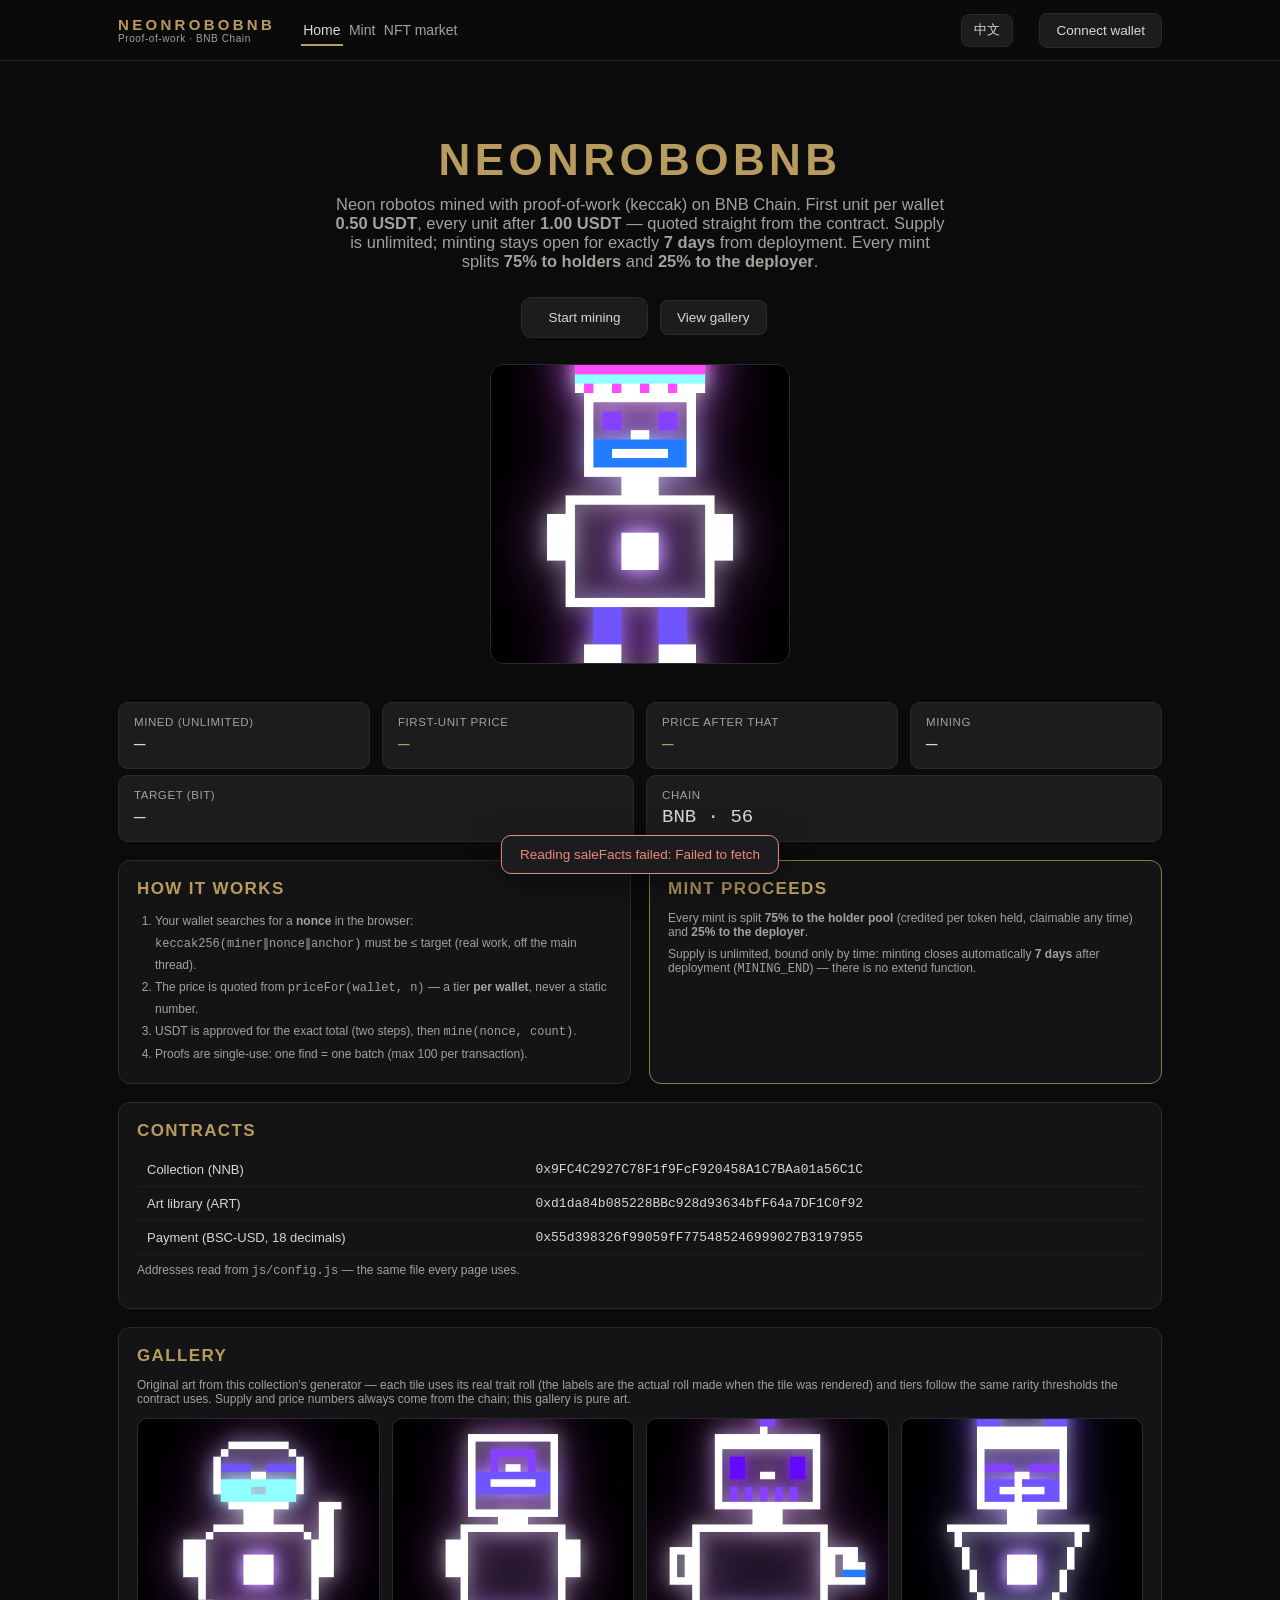
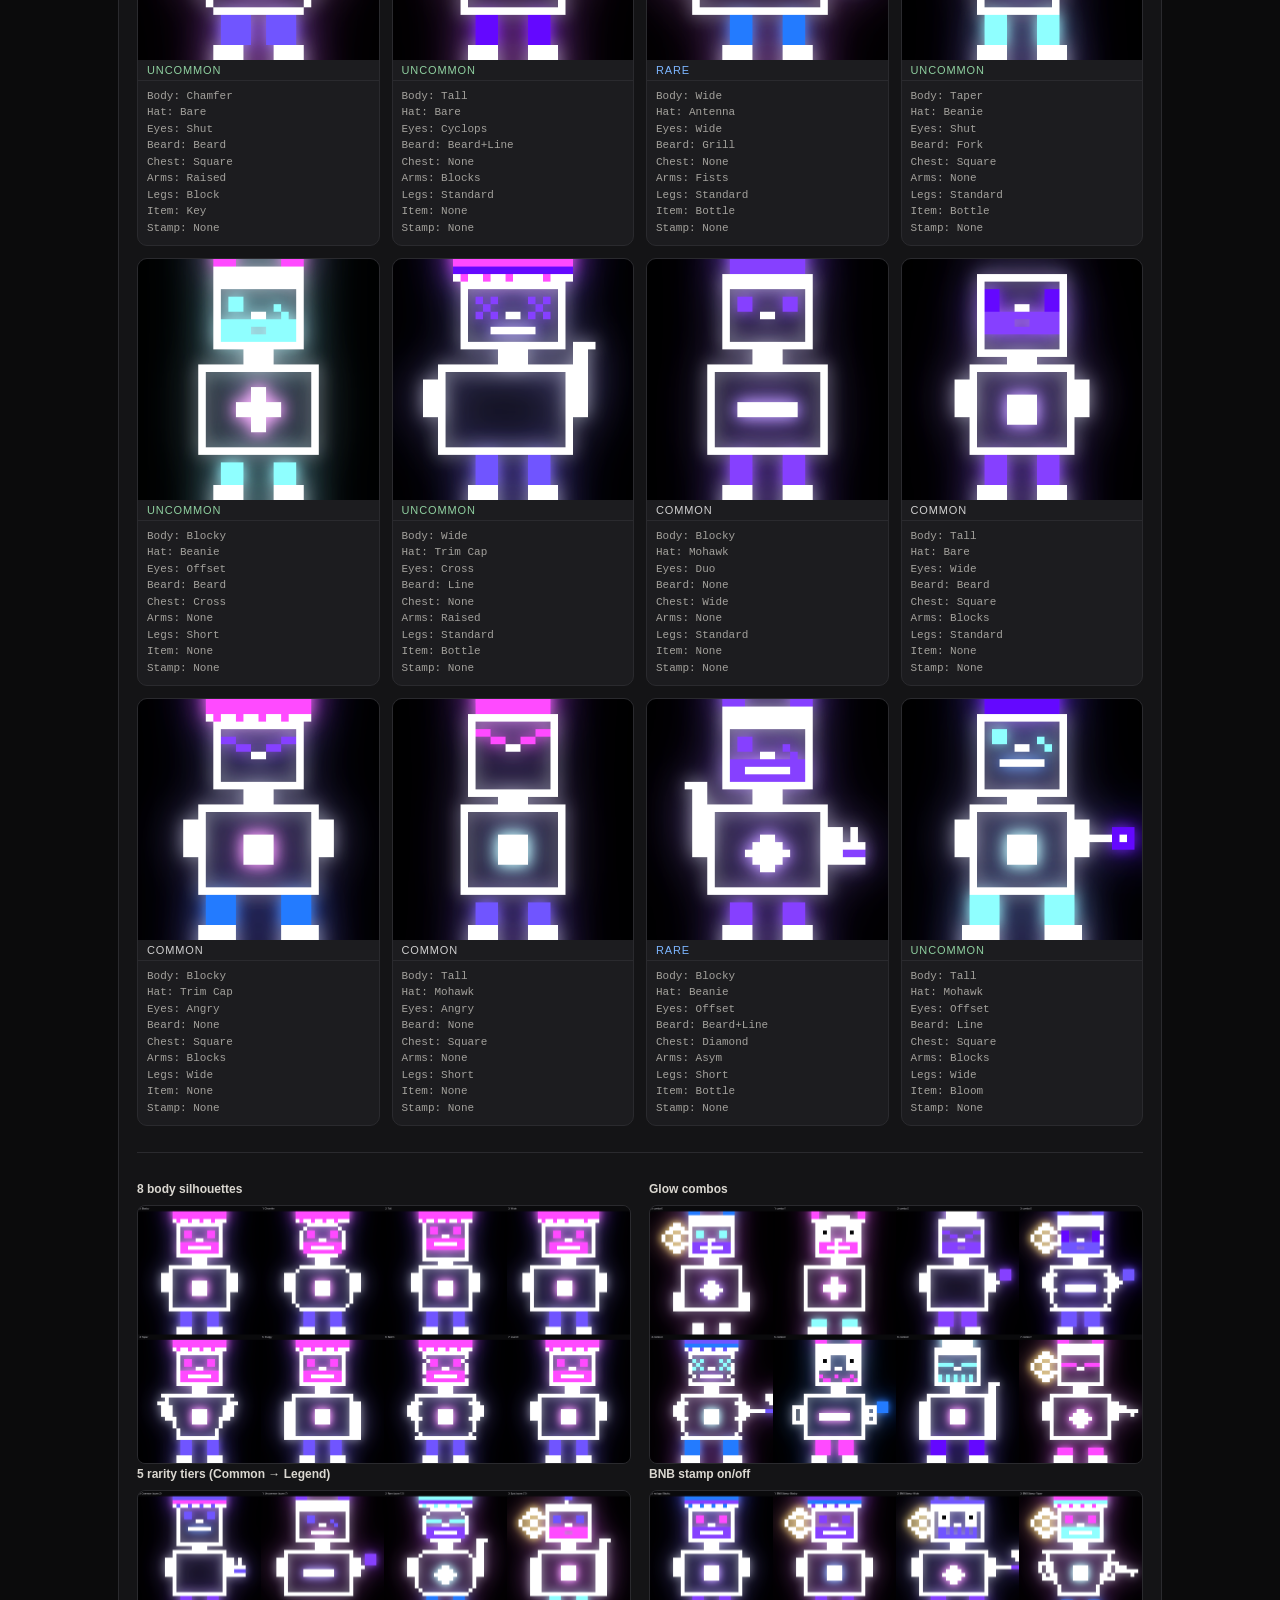
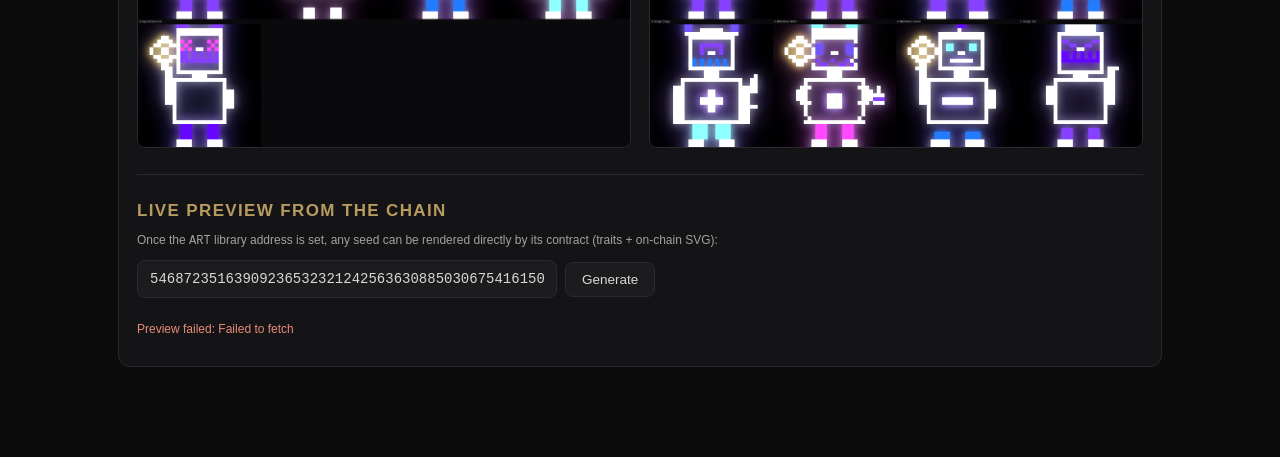
==== commit d81ab756: "Mirror: unlimited supply, 7-day window, holder claim panel (NNB 0x9FC4C292)" ====
--- a/index.html
+++ b/index.html
@@ -4,7 +4,7 @@
   <meta charset="utf-8" />
   <meta name="viewport" content="width=device-width, initial-scale=1" />
   <title>NeonRoboBNB — proof-of-work collection on BNB Chain</title>
-  <meta name="description" content="10,000 neon robotos mined under a keccak target on BNB Chain. First unit 0.50 USDT per wallet, every unit after that 1.00 USDT — quoted from the contract, proceeds straight to the deployer." />
+  <meta name="description" content="Neon robotos mined under a keccak target on BNB Chain. First unit 0.50 USDT per wallet, every unit after that 1.00 USDT — quoted from the contract. Unlimited supply, minting open for 7 days; every mint splits 75% to holders and 25% to the deployer." />
   <link rel="stylesheet" href="css/style.css" />
   <style>
     .tiles { display: grid; grid-template-columns: repeat(4, 1fr); gap: 12px; }
@@ -37,7 +37,7 @@
 <div class="wrap">
   <div class="hero">
     <h1>NEONROBOBNB</h1>
-    <p data-i18n="hero.p">10,000 neon robotos mined with proof-of-work (keccak) on BNB Chain. First unit per wallet <b>0.50 USDT</b>, every unit after <b>1.00 USDT</b> — quoted straight from the contract, no quantity limit.</p>
+    <p data-i18n="hero.p">Neon robotos mined with proof-of-work (keccak) on BNB Chain. First unit per wallet <b>0.50 USDT</b>, every unit after <b>1.00 USDT</b> — quoted straight from the contract. Supply is unlimited; minting stays open for exactly <b>7 days</b> from deployment. Every mint splits <b>75% to holders</b> and <b>25% to the deployer</b>.</p>
     <a class="btn cta" href="mint.html" data-i18n="hero.cta">Start mining</a>
     <a class="btn" href="#gallery" data-i18n="hero.gallery">View gallery</a>
     <div style="margin-top:26px"><img src="img/hero.png" alt="NeonRoboBNB hero" width="300" style="border-radius:14px;border:1px solid var(--line)" /></div>
@@ -46,7 +46,7 @@
   <div id="pending" class="panel gold" style="display:none" data-i18n="pending"></div>
 
   <div class="row" style="gap:12px; margin-bottom:6px">
-    <div class="stat" style="flex:1"><div class="k" data-i18n="stat.mined">Mined / supply</div><div class="v" id="s-supply">—</div></div>
+    <div class="stat" style="flex:1"><div class="k" data-i18n="stat.mined">Mined (unlimited)</div><div class="v" id="s-supply">—</div></div>
     <div class="stat" style="flex:1"><div class="k" data-i18n="stat.first">First-unit price</div><div class="v gold" id="s-first">—</div></div>
     <div class="stat" style="flex:1"><div class="k" data-i18n="stat.next">Price after that</div><div class="v gold" id="s-list">—</div></div>
     <div class="stat" style="flex:1"><div class="k" data-i18n="stat.mining">Mining</div><div class="v" id="s-open">—</div></div>
@@ -68,8 +68,8 @@
     </div>
     <div class="panel gold">
       <h2 style="margin-top:0" data-i18n="money.title">Mint proceeds</h2>
-      <p class="tiny muted" style="margin:0 0 8px" data-i18n="money.p1">Mint proceeds go <b>straight to the deployer's wallet</b> inside the same transaction — the contract never holds sale funds.</p>
-      <p class="tiny muted" style="margin:0" data-i18n="money.p2">Supply 10,000, closed by <span class="mono">CONTRACT_CEILING</span> in the bytecode — no one can raise it, not even the deployer.</p>
+      <p class="tiny muted" style="margin:0 0 8px" data-i18n="money.p1">Every mint is split <b>75% to the holder pool</b> (credited per token held, claimable any time) and <b>25% to the deployer</b>.</p>
+      <p class="tiny muted" style="margin:0" data-i18n="money.p2">Supply is unlimited, bound only by time: minting closes automatically <b>7 days</b> after deployment (<span class="mono">MINING_END</span>) — there is no extend function.</p>
     </div>
   </div>
 
@@ -146,7 +146,7 @@
     if (!deployed) return;
     try {
       const s = await Temple.readSaleState();
-      $("s-supply").textContent = s.supply.toLocaleString("en-US") + " / " + s.maxSupply.toLocaleString("en-US");
+      $("s-supply").textContent = s.supply.toLocaleString("en-US") + " · " + T("mint.unlimited");
       $("s-first").textContent = UI.usdt(s.firstPrice, 2) + " USDT";
       $("s-list").textContent = UI.usdt(s.listPrice, 2) + " USDT";
       $("s-open").textContent = s.open ? T("meta.open") : T("meta.closed");
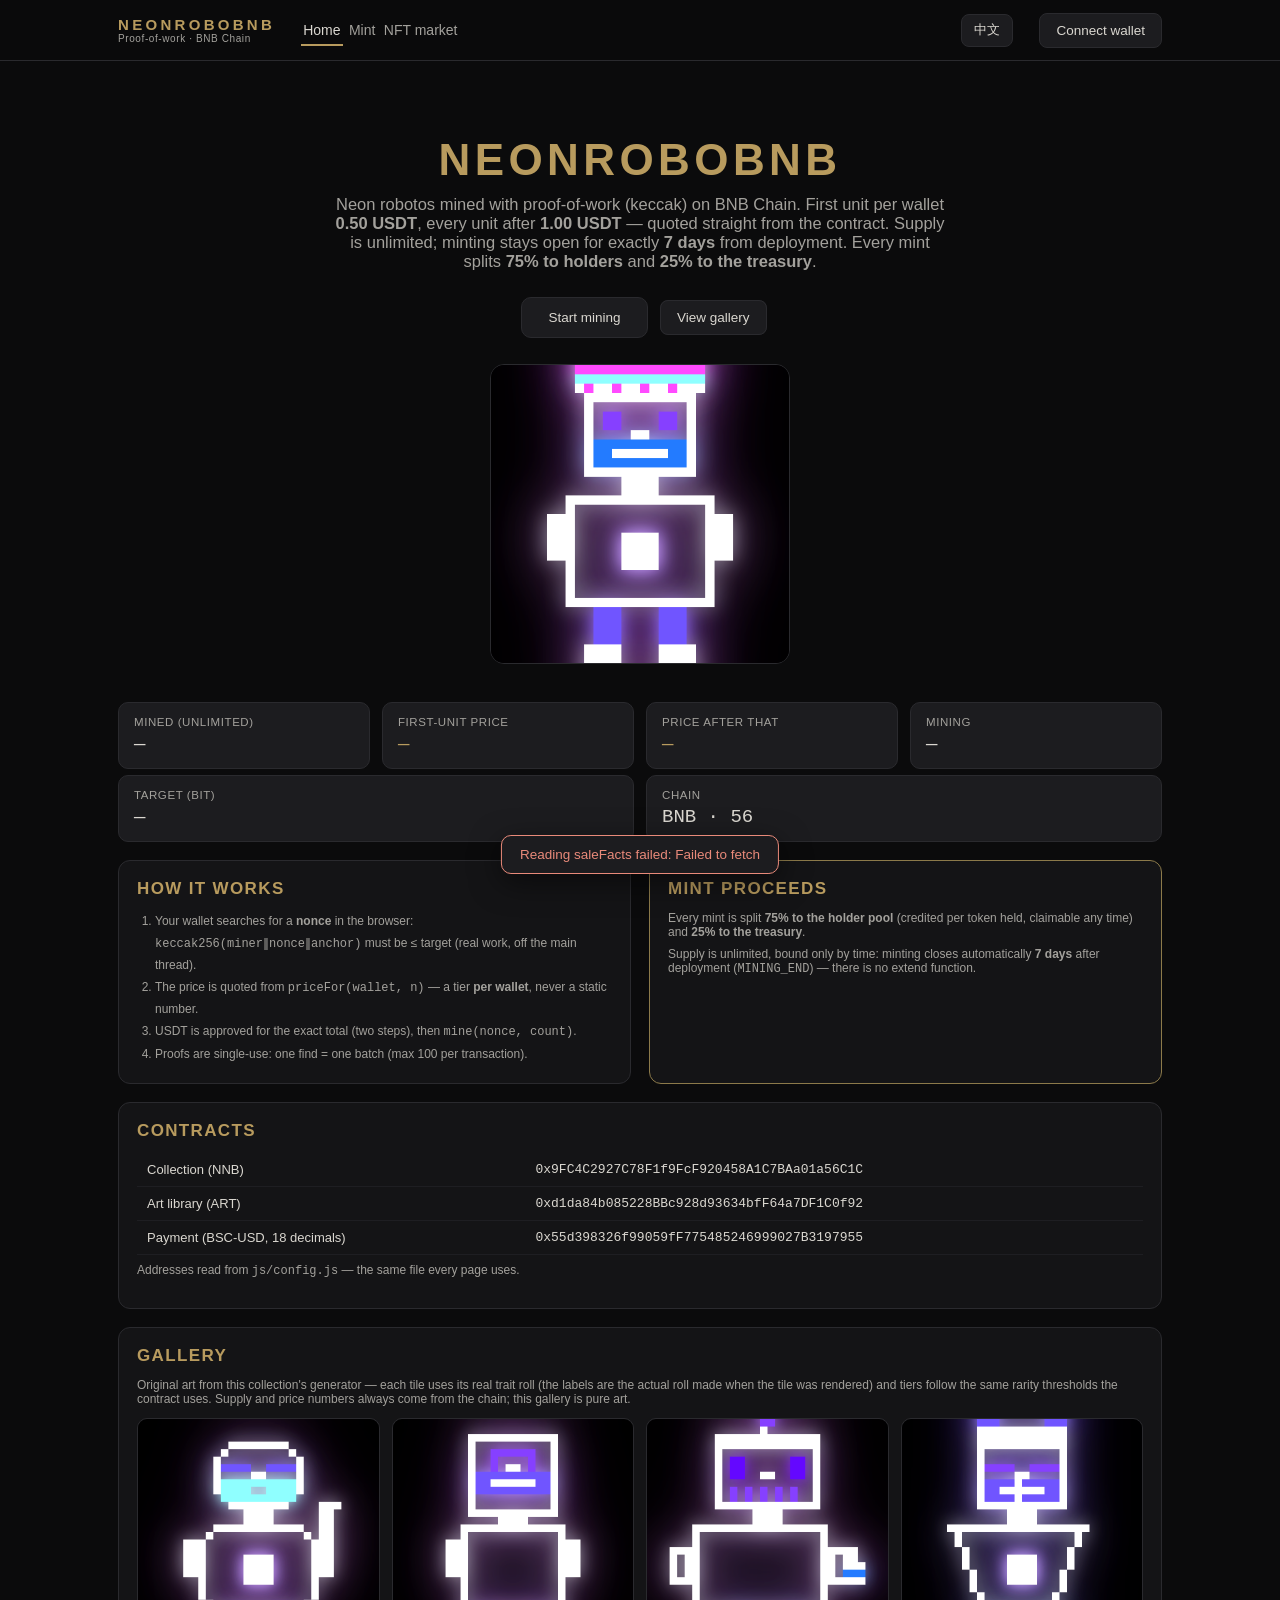
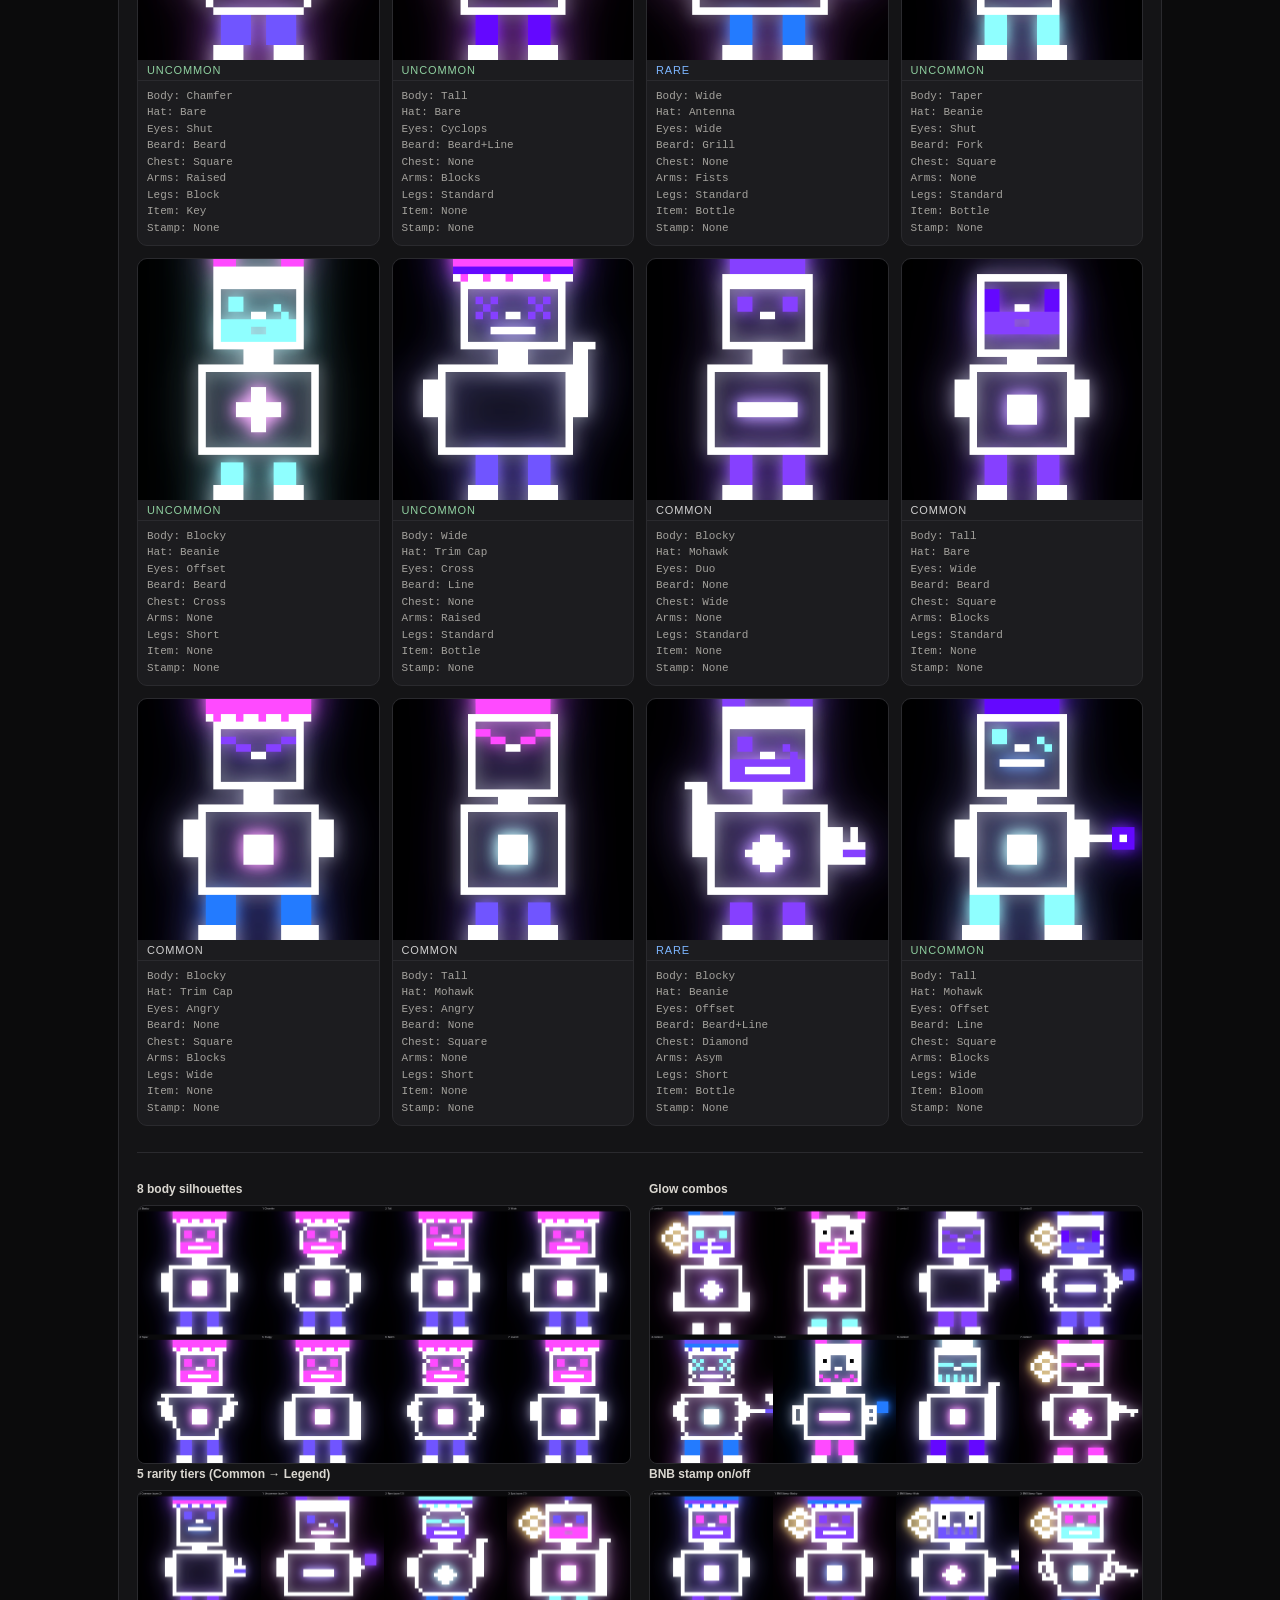
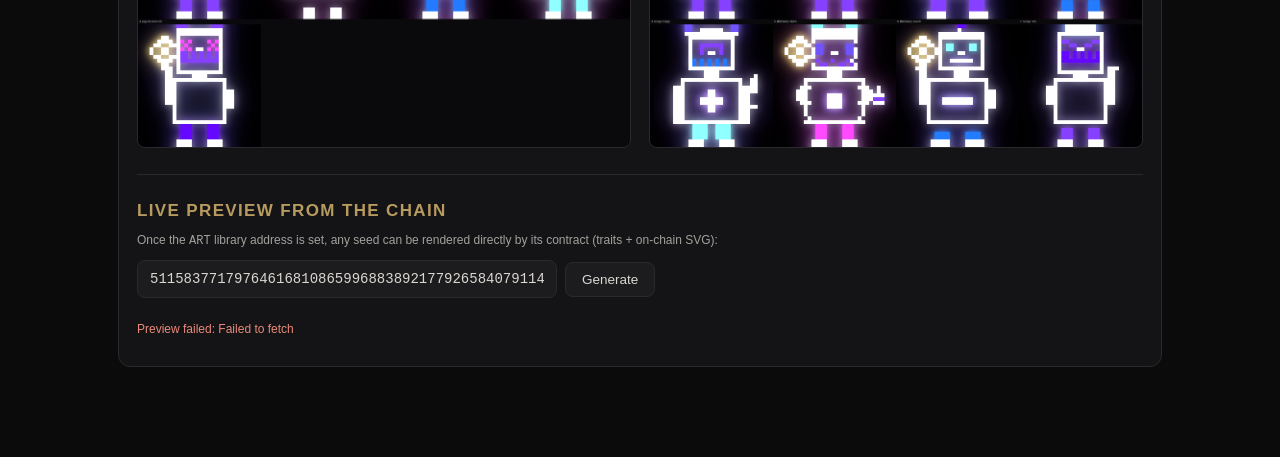
==== commit 2b83d4a3: "Wording: 25% to treasury" ====
--- a/index.html
+++ b/index.html
@@ -4,7 +4,7 @@
   <meta charset="utf-8" />
   <meta name="viewport" content="width=device-width, initial-scale=1" />
   <title>NeonRoboBNB — proof-of-work collection on BNB Chain</title>
-  <meta name="description" content="Neon robotos mined under a keccak target on BNB Chain. First unit 0.50 USDT per wallet, every unit after that 1.00 USDT — quoted from the contract. Unlimited supply, minting open for 7 days; every mint splits 75% to holders and 25% to the deployer." />
+  <meta name="description" content="Neon robotos mined under a keccak target on BNB Chain. First unit 0.50 USDT per wallet, every unit after that 1.00 USDT — quoted from the contract. Unlimited supply, minting open for 7 days; every mint splits 75% to holders and 25% to the treasury." />
   <link rel="stylesheet" href="css/style.css" />
   <style>
     .tiles { display: grid; grid-template-columns: repeat(4, 1fr); gap: 12px; }
@@ -37,7 +37,7 @@
 <div class="wrap">
   <div class="hero">
     <h1>NEONROBOBNB</h1>
-    <p data-i18n="hero.p">Neon robotos mined with proof-of-work (keccak) on BNB Chain. First unit per wallet <b>0.50 USDT</b>, every unit after <b>1.00 USDT</b> — quoted straight from the contract. Supply is unlimited; minting stays open for exactly <b>7 days</b> from deployment. Every mint splits <b>75% to holders</b> and <b>25% to the deployer</b>.</p>
+    <p data-i18n="hero.p">Neon robotos mined with proof-of-work (keccak) on BNB Chain. First unit per wallet <b>0.50 USDT</b>, every unit after <b>1.00 USDT</b> — quoted straight from the contract. Supply is unlimited; minting stays open for exactly <b>7 days</b> from deployment. Every mint splits <b>75% to holders</b> and <b>25% to the treasury</b>.</p>
     <a class="btn cta" href="mint.html" data-i18n="hero.cta">Start mining</a>
     <a class="btn" href="#gallery" data-i18n="hero.gallery">View gallery</a>
     <div style="margin-top:26px"><img src="img/hero.png" alt="NeonRoboBNB hero" width="300" style="border-radius:14px;border:1px solid var(--line)" /></div>
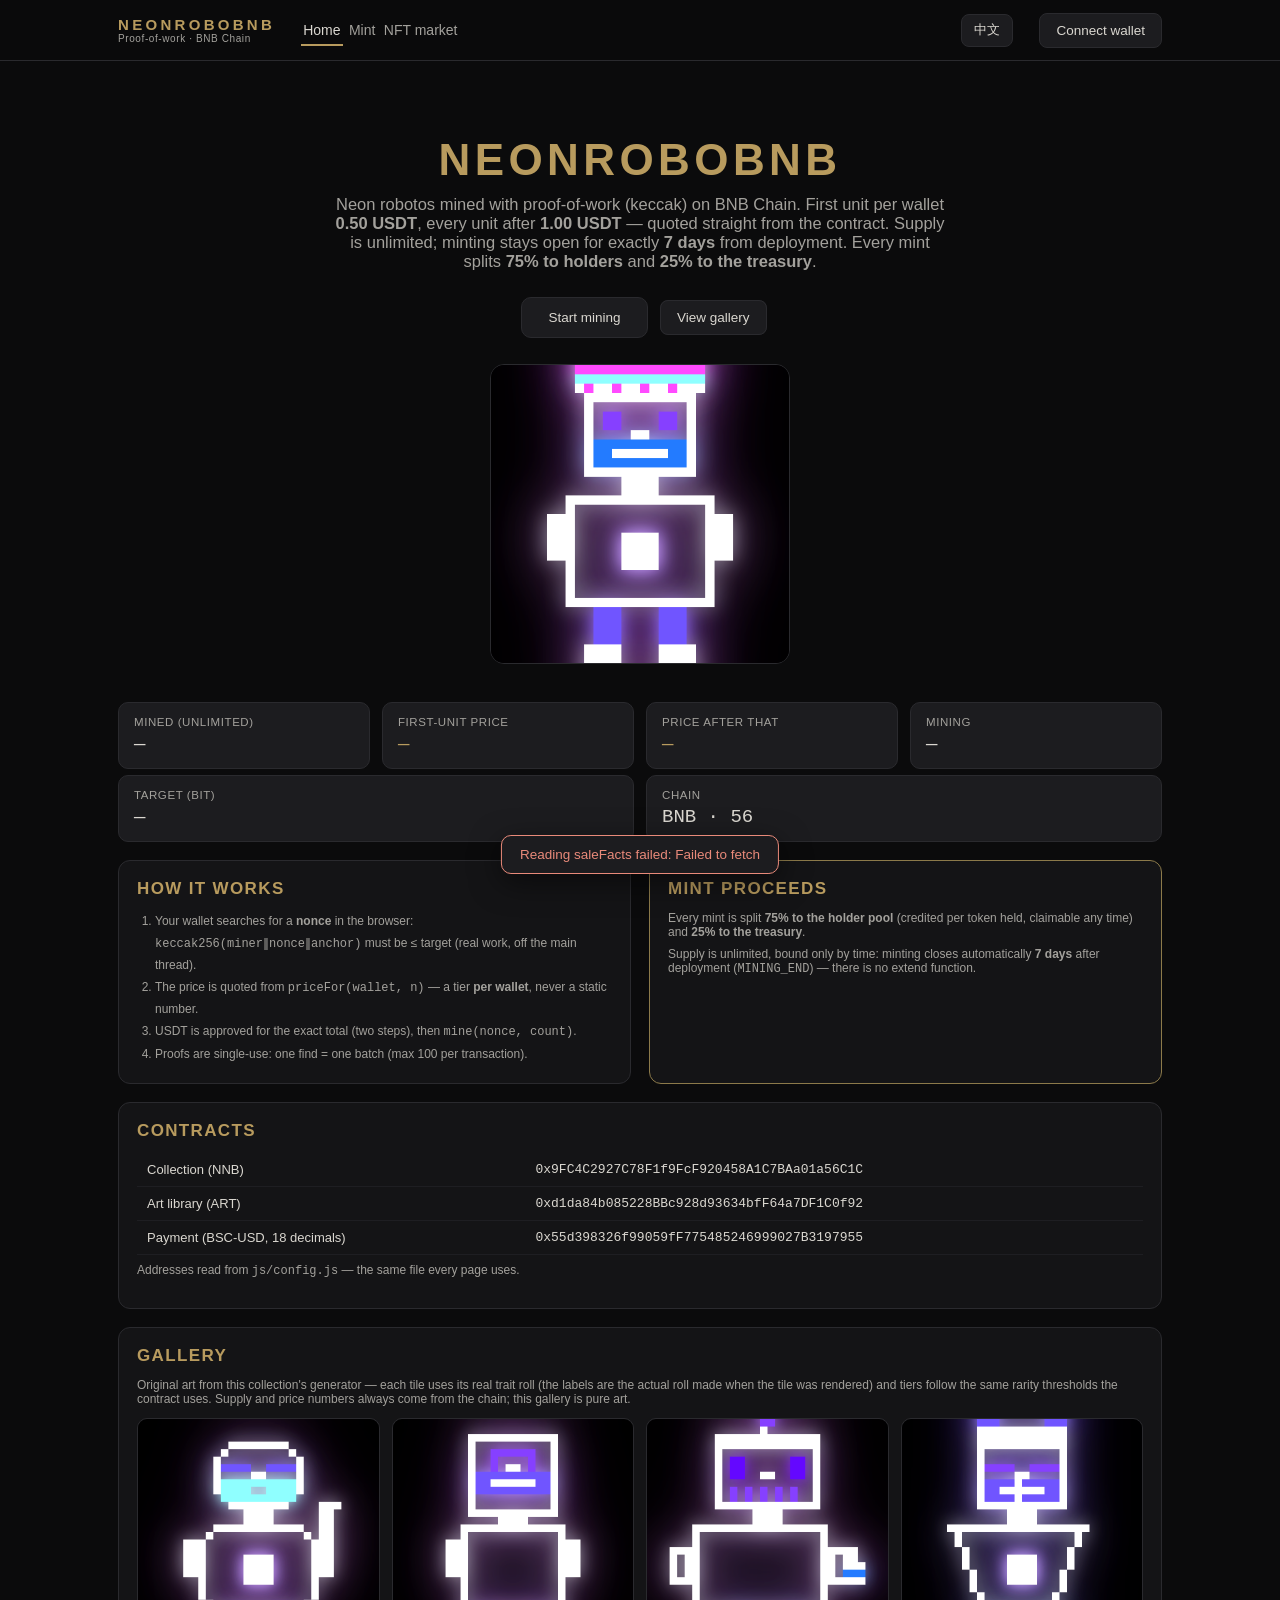
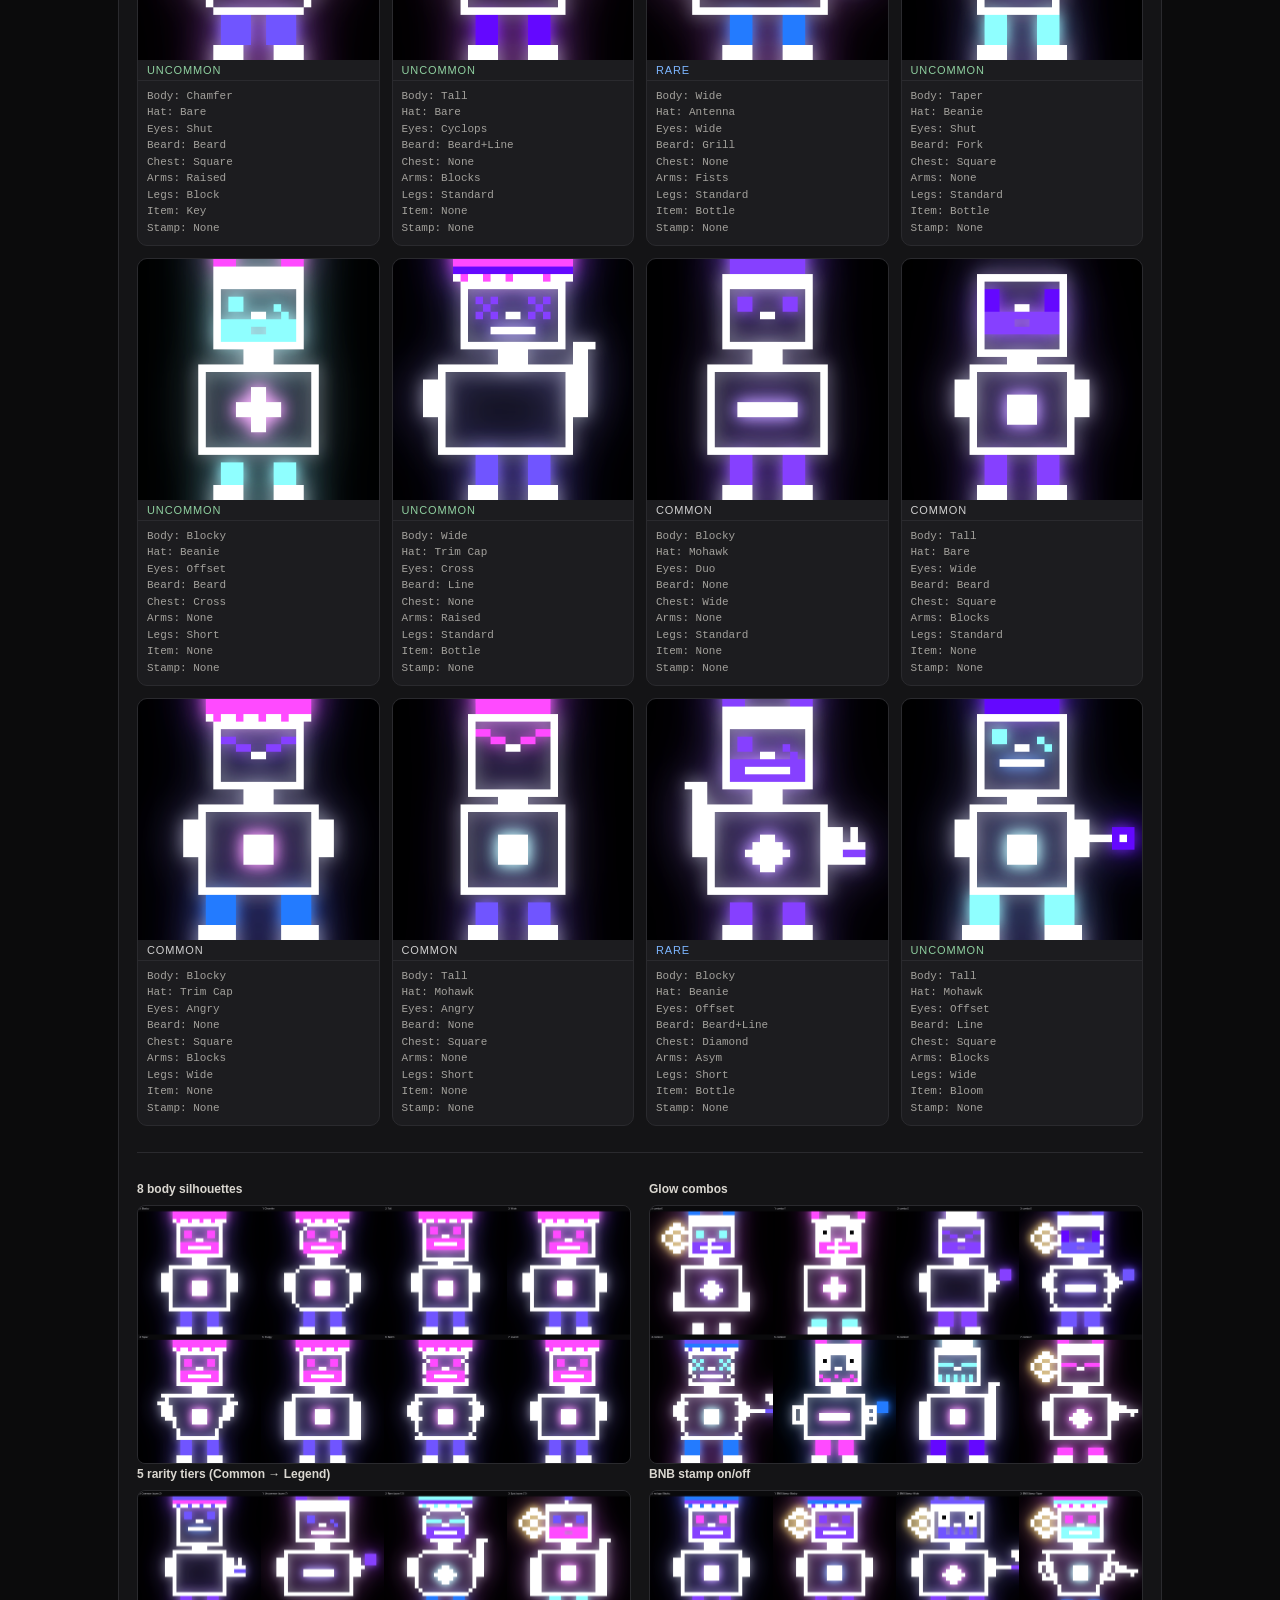
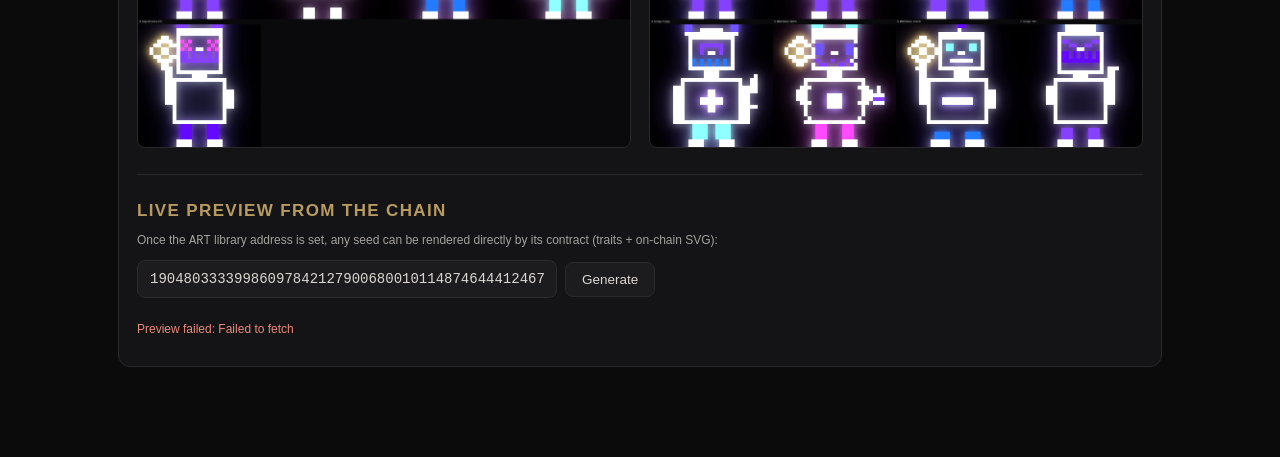
==== commit 12652f59: "Treasury wording in the HTML fallback too" ====
--- a/index.html
+++ b/index.html
@@ -68,7 +68,7 @@
     </div>
     <div class="panel gold">
       <h2 style="margin-top:0" data-i18n="money.title">Mint proceeds</h2>
-      <p class="tiny muted" style="margin:0 0 8px" data-i18n="money.p1">Every mint is split <b>75% to the holder pool</b> (credited per token held, claimable any time) and <b>25% to the deployer</b>.</p>
+      <p class="tiny muted" style="margin:0 0 8px" data-i18n="money.p1">Every mint is split <b>75% to the holder pool</b> (credited per token held, claimable any time) and <b>25% to the treasury</b>.</p>
       <p class="tiny muted" style="margin:0" data-i18n="money.p2">Supply is unlimited, bound only by time: minting closes automatically <b>7 days</b> after deployment (<span class="mono">MINING_END</span>) — there is no extend function.</p>
     </div>
   </div>
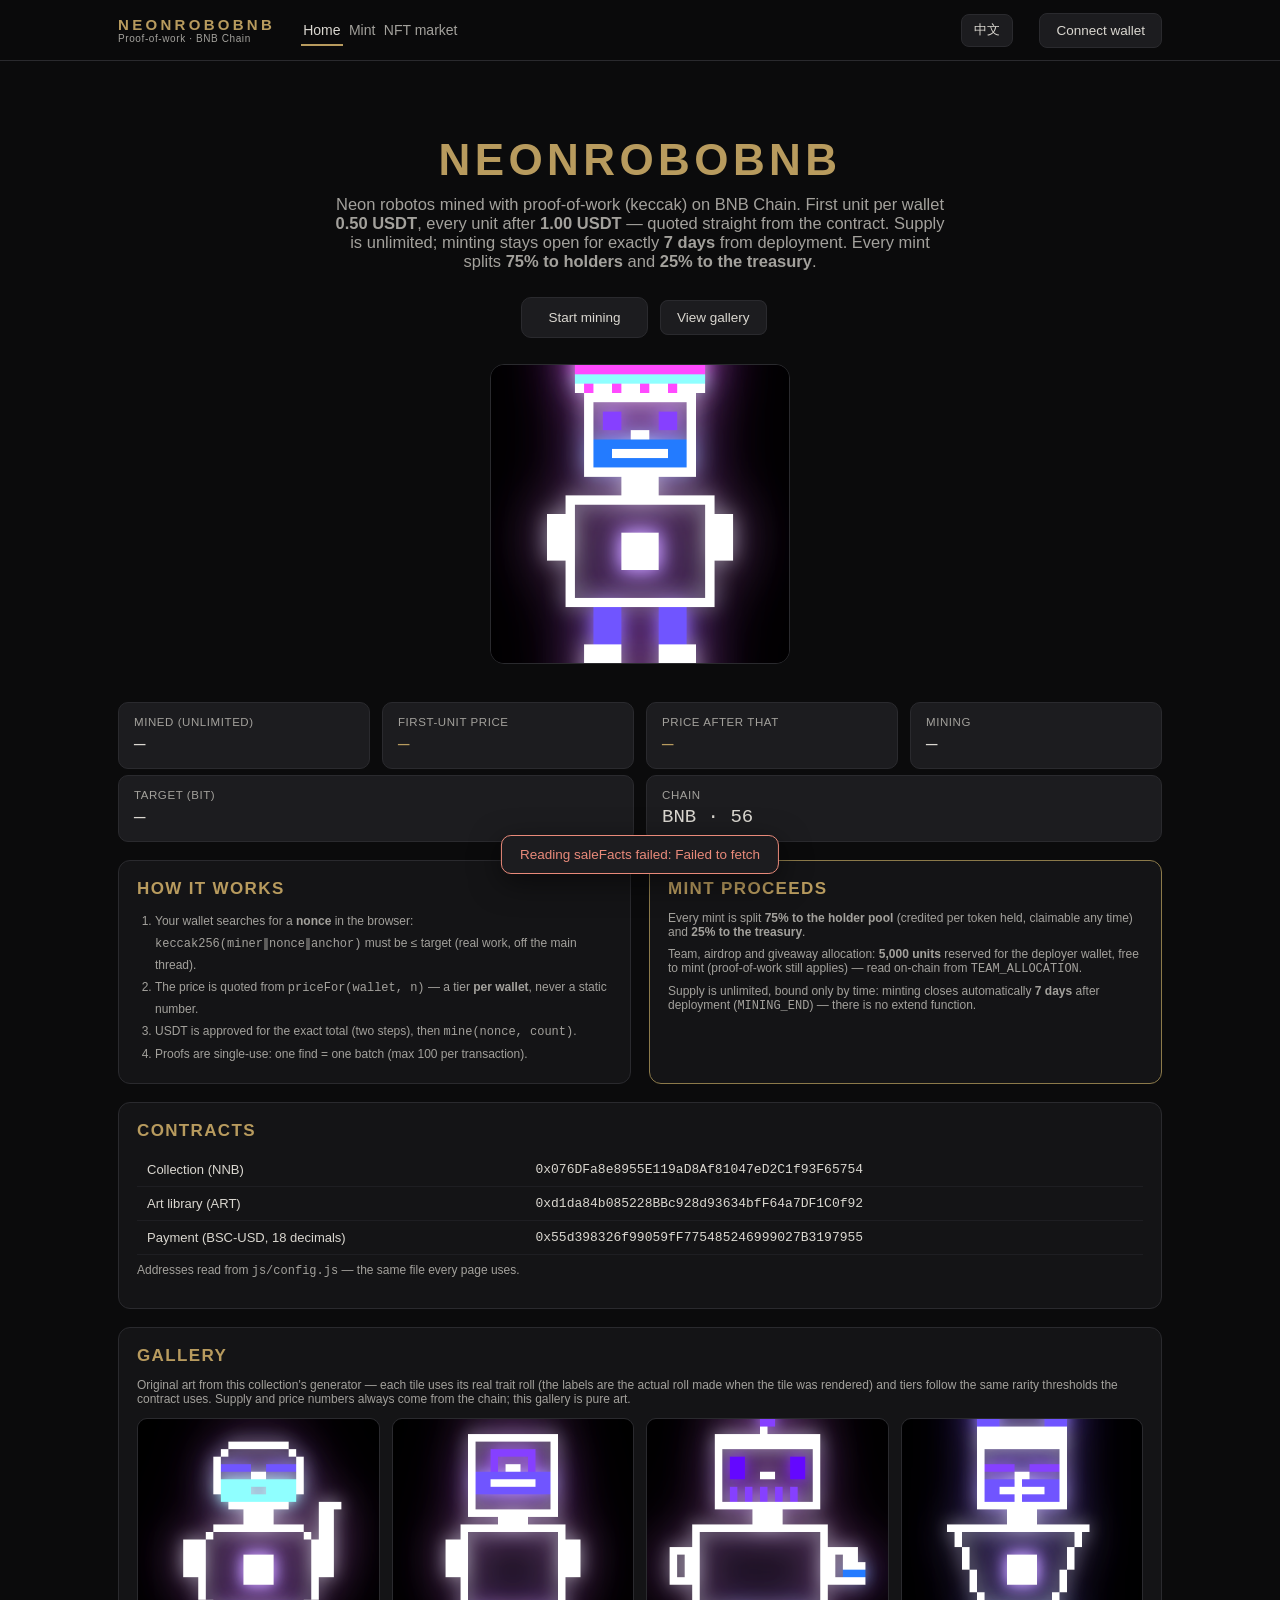
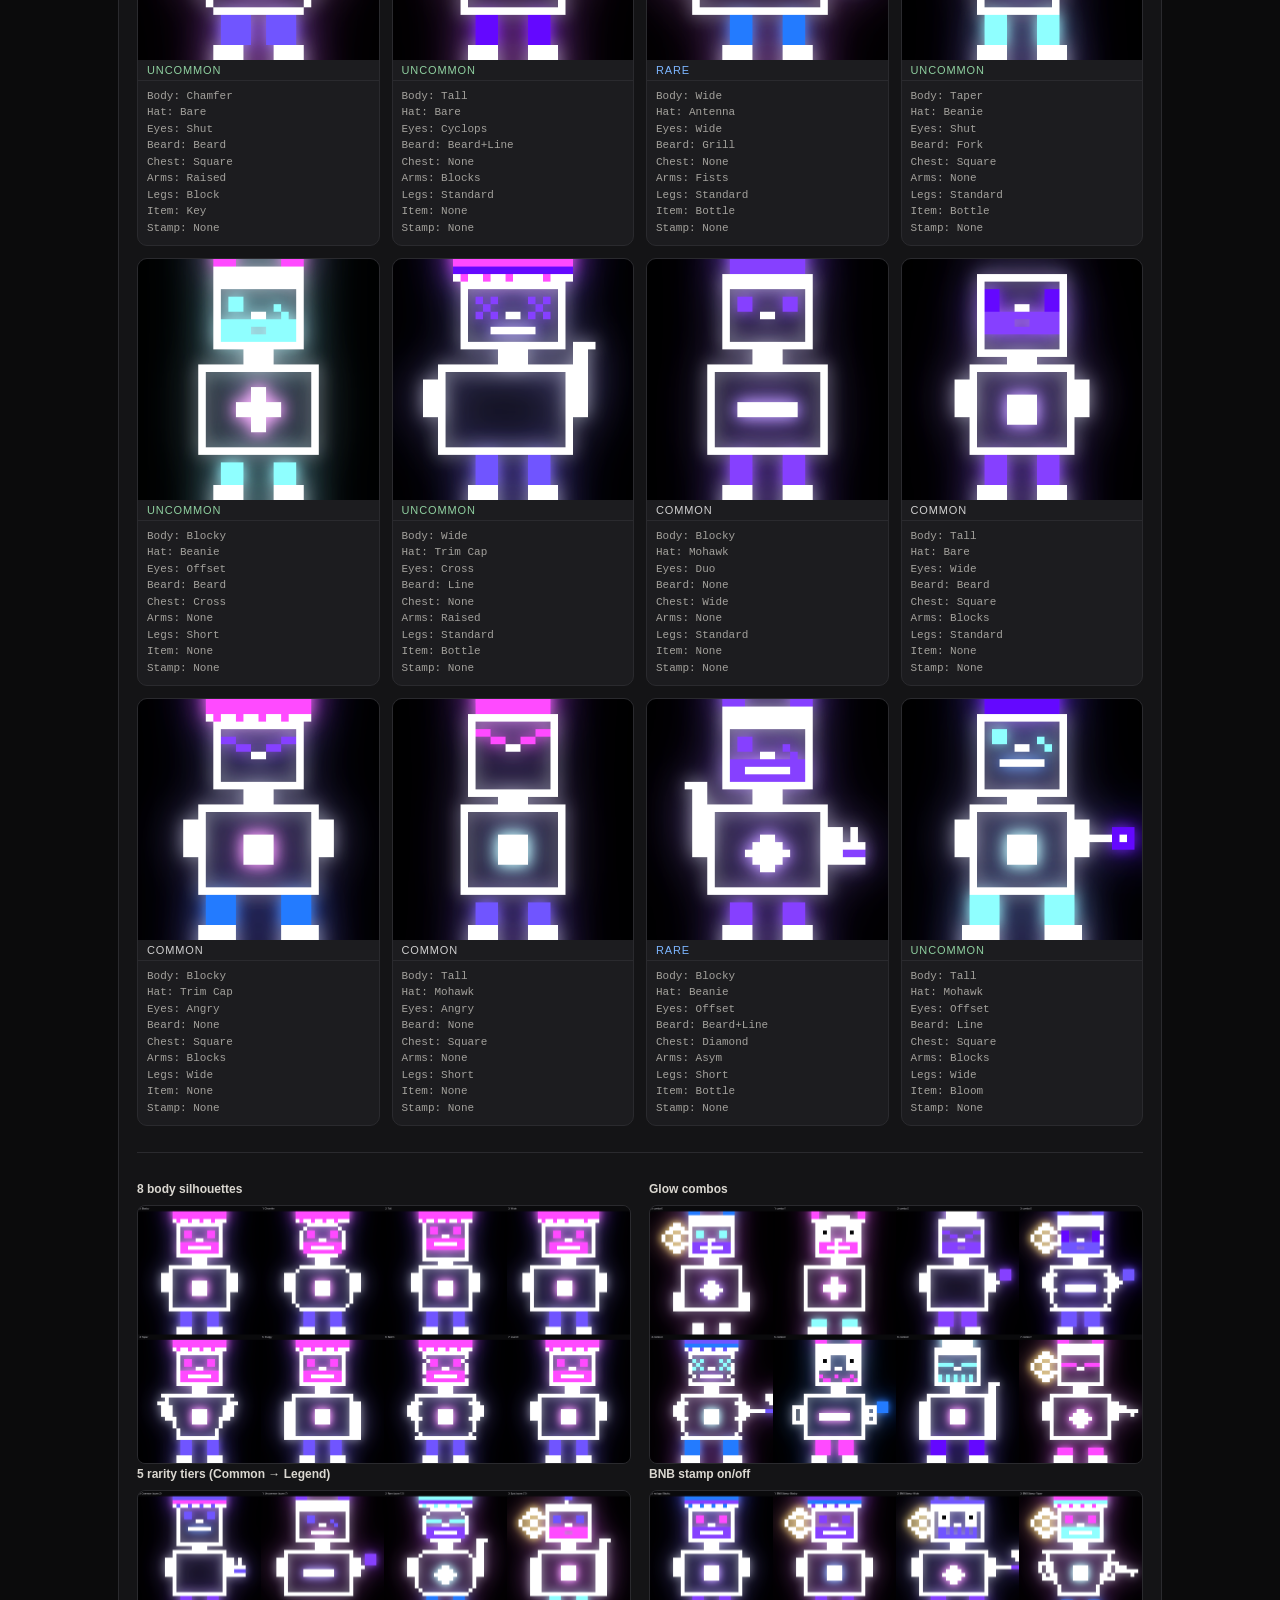
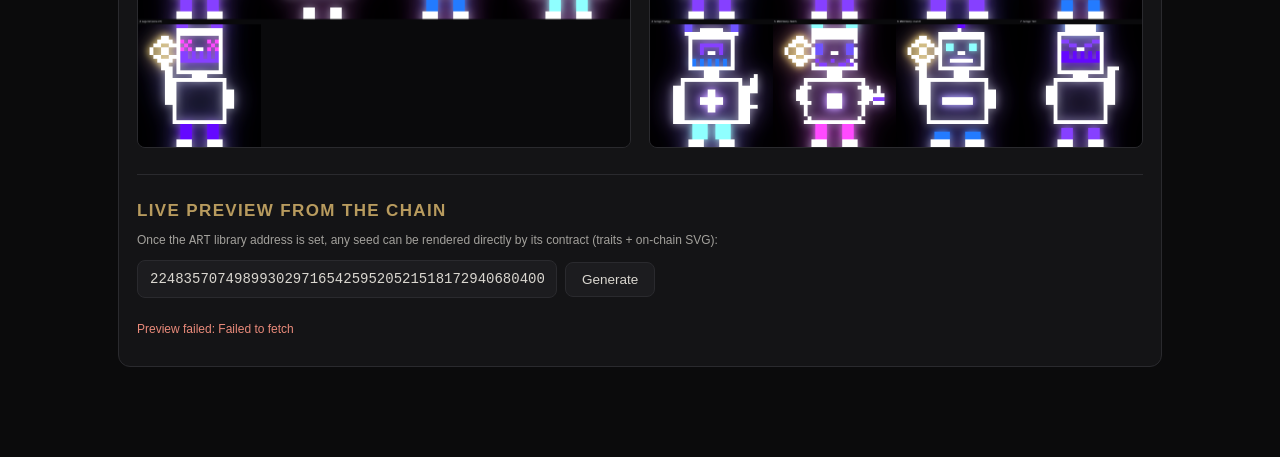
==== commit 724b060b: "Team/airdrop/giveaway allocation 5,000 disclosed (v7)" ====
--- a/index.html
+++ b/index.html
@@ -69,6 +69,7 @@
     <div class="panel gold">
       <h2 style="margin-top:0" data-i18n="money.title">Mint proceeds</h2>
       <p class="tiny muted" style="margin:0 0 8px" data-i18n="money.p1">Every mint is split <b>75% to the holder pool</b> (credited per token held, claimable any time) and <b>25% to the treasury</b>.</p>
+      <p class="tiny muted" style="margin:0 0 8px" data-i18n="money.p3">Team, airdrop and giveaway allocation: <b>5,000 units</b> reserved for the deployer wallet, free to mint (proof-of-work still applies) — read on-chain from <span class="mono">TEAM_ALLOCATION</span>.</p>
       <p class="tiny muted" style="margin:0" data-i18n="money.p2">Supply is unlimited, bound only by time: minting closes automatically <b>7 days</b> after deployment (<span class="mono">MINING_END</span>) — there is no extend function.</p>
     </div>
   </div>
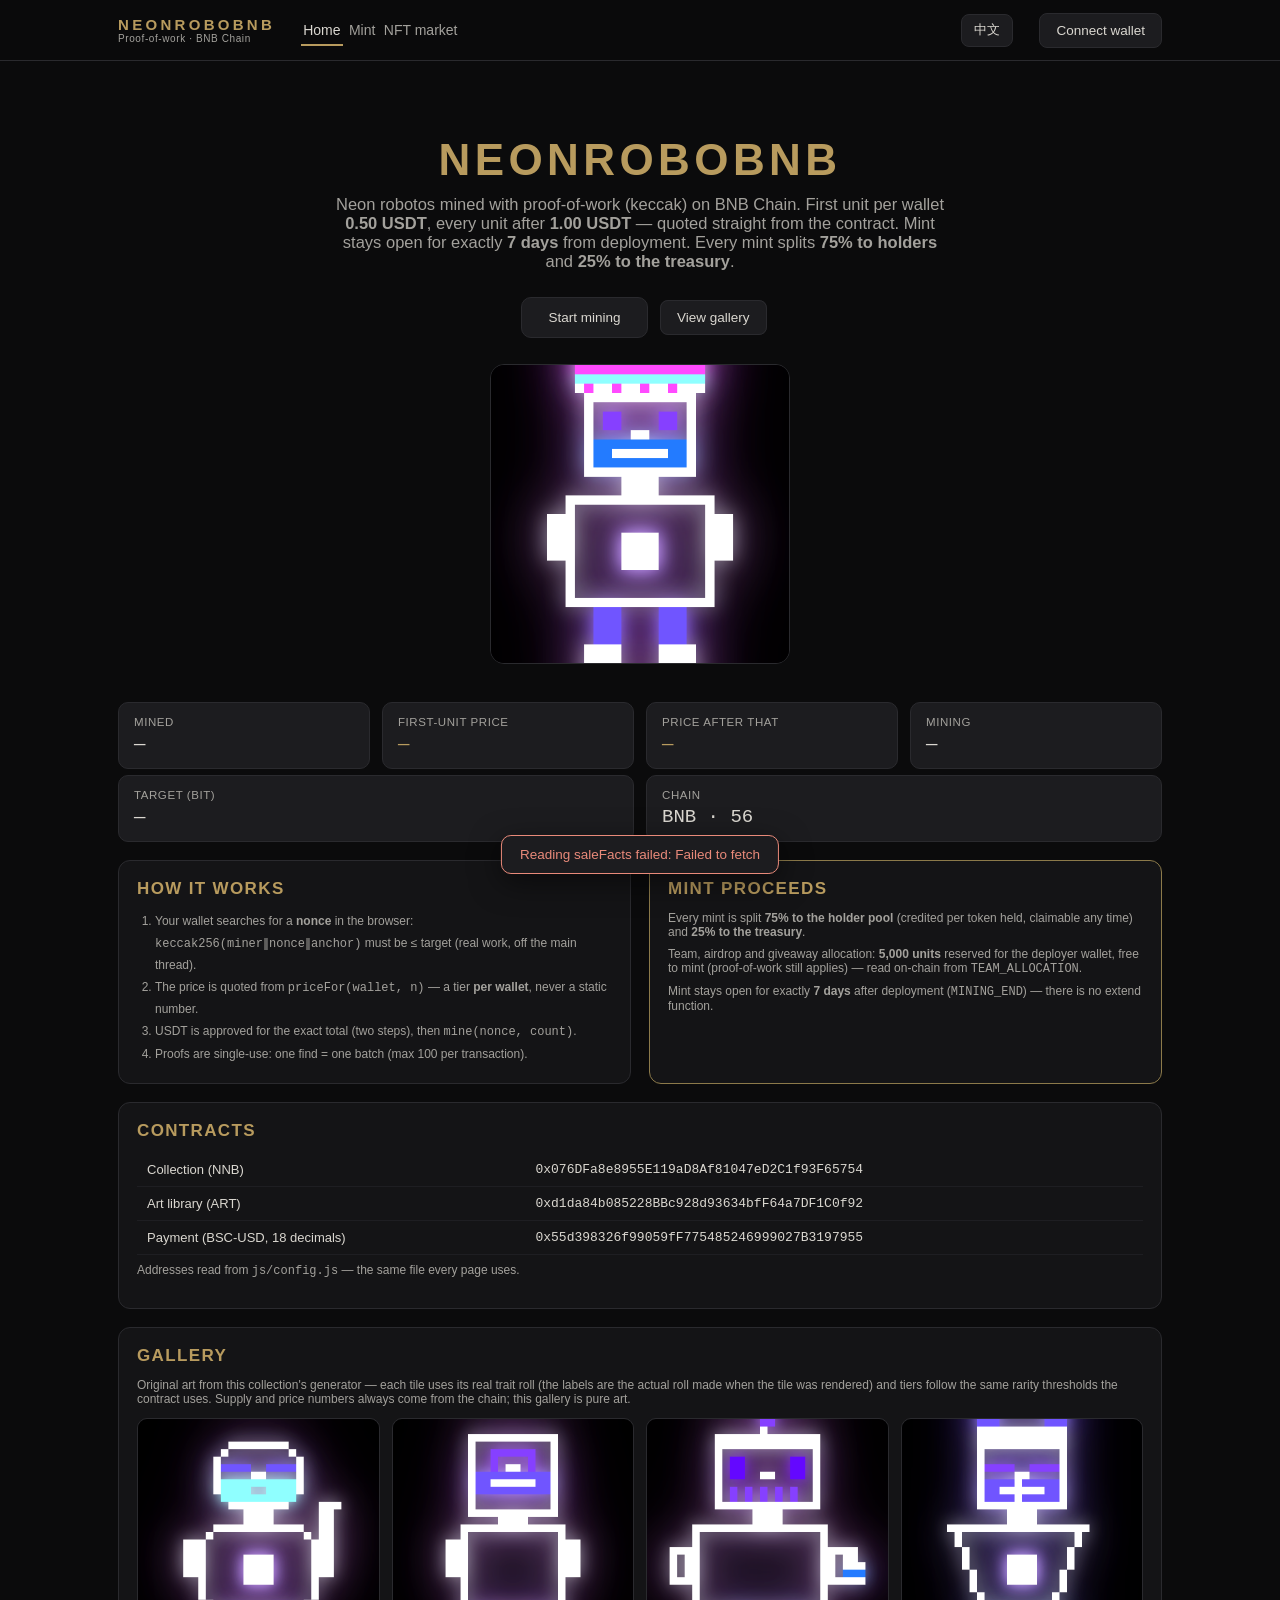
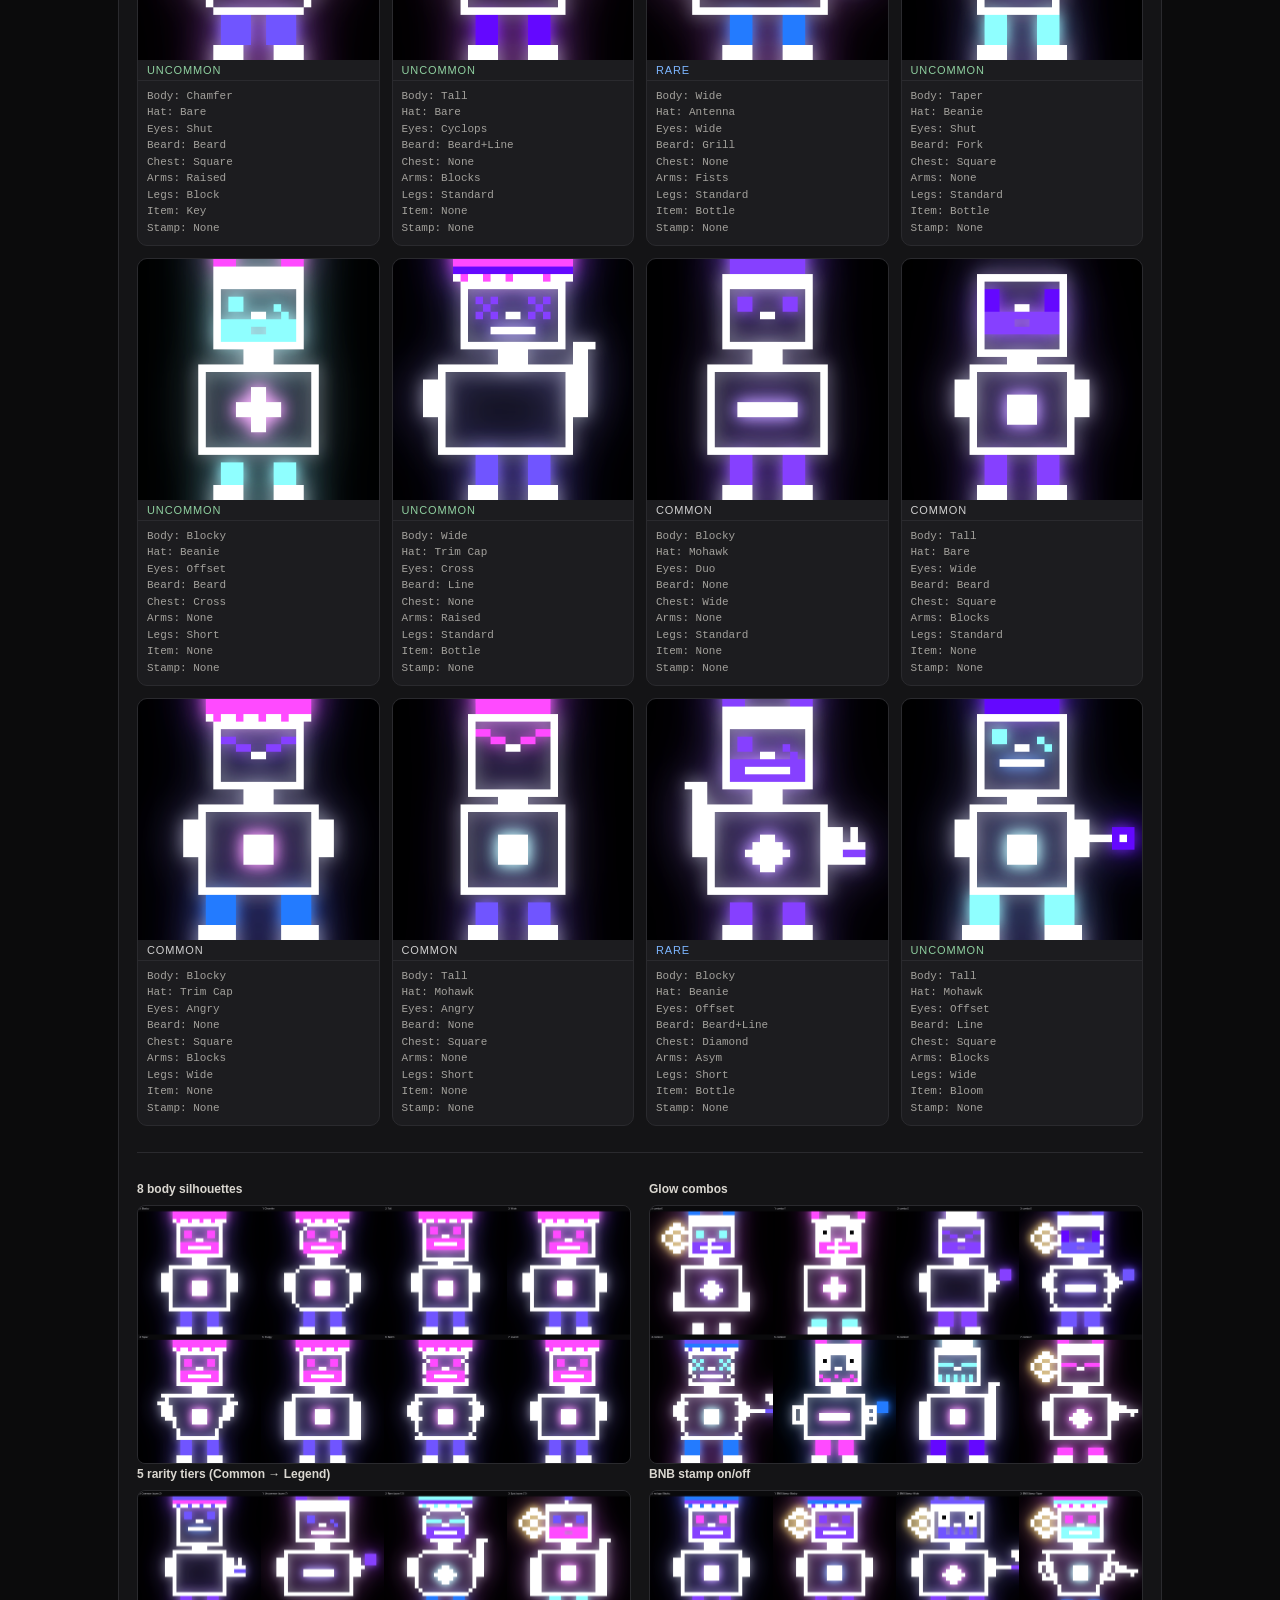
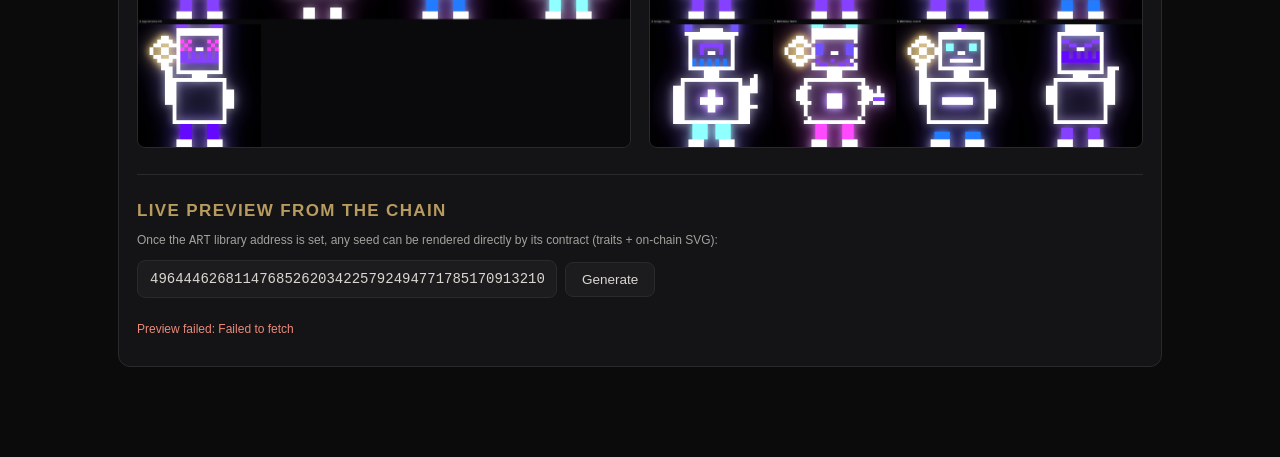
==== commit 0bb44795: "Copy: drop unlimited wording" ====
--- a/index.html
+++ b/index.html
@@ -4,7 +4,7 @@
   <meta charset="utf-8" />
   <meta name="viewport" content="width=device-width, initial-scale=1" />
   <title>NeonRoboBNB — proof-of-work collection on BNB Chain</title>
-  <meta name="description" content="Neon robotos mined under a keccak target on BNB Chain. First unit 0.50 USDT per wallet, every unit after that 1.00 USDT — quoted from the contract. Unlimited supply, minting open for 7 days; every mint splits 75% to holders and 25% to the treasury." />
+  <meta name="description" content="Neon robotos mined under a keccak target on BNB Chain. First unit 0.50 USDT per wallet, every unit after that 1.00 USDT — quoted from the contract; mint open for 7 days; every mint splits 75% to holders and 25% to the treasury." />
   <link rel="stylesheet" href="css/style.css" />
   <style>
     .tiles { display: grid; grid-template-columns: repeat(4, 1fr); gap: 12px; }
@@ -37,7 +37,7 @@
 <div class="wrap">
   <div class="hero">
     <h1>NEONROBOBNB</h1>
-    <p data-i18n="hero.p">Neon robotos mined with proof-of-work (keccak) on BNB Chain. First unit per wallet <b>0.50 USDT</b>, every unit after <b>1.00 USDT</b> — quoted straight from the contract. Supply is unlimited; minting stays open for exactly <b>7 days</b> from deployment. Every mint splits <b>75% to holders</b> and <b>25% to the treasury</b>.</p>
+    <p data-i18n="hero.p">Neon robotos mined with proof-of-work (keccak) on BNB Chain. First unit per wallet <b>0.50 USDT</b>, every unit after <b>1.00 USDT</b> — quoted straight from the contract. Mint stays open for exactly <b>7 days</b> from deployment. Every mint splits <b>75% to holders</b> and <b>25% to the treasury</b>.</p>
     <a class="btn cta" href="mint.html" data-i18n="hero.cta">Start mining</a>
     <a class="btn" href="#gallery" data-i18n="hero.gallery">View gallery</a>
     <div style="margin-top:26px"><img src="img/hero.png" alt="NeonRoboBNB hero" width="300" style="border-radius:14px;border:1px solid var(--line)" /></div>
@@ -46,7 +46,7 @@
   <div id="pending" class="panel gold" style="display:none" data-i18n="pending"></div>
 
   <div class="row" style="gap:12px; margin-bottom:6px">
-    <div class="stat" style="flex:1"><div class="k" data-i18n="stat.mined">Mined (unlimited)</div><div class="v" id="s-supply">—</div></div>
+    <div class="stat" style="flex:1"><div class="k" data-i18n="stat.mined">Mined</div><div class="v" id="s-supply">—</div></div>
     <div class="stat" style="flex:1"><div class="k" data-i18n="stat.first">First-unit price</div><div class="v gold" id="s-first">—</div></div>
     <div class="stat" style="flex:1"><div class="k" data-i18n="stat.next">Price after that</div><div class="v gold" id="s-list">—</div></div>
     <div class="stat" style="flex:1"><div class="k" data-i18n="stat.mining">Mining</div><div class="v" id="s-open">—</div></div>
@@ -70,7 +70,7 @@
       <h2 style="margin-top:0" data-i18n="money.title">Mint proceeds</h2>
       <p class="tiny muted" style="margin:0 0 8px" data-i18n="money.p1">Every mint is split <b>75% to the holder pool</b> (credited per token held, claimable any time) and <b>25% to the treasury</b>.</p>
       <p class="tiny muted" style="margin:0 0 8px" data-i18n="money.p3">Team, airdrop and giveaway allocation: <b>5,000 units</b> reserved for the deployer wallet, free to mint (proof-of-work still applies) — read on-chain from <span class="mono">TEAM_ALLOCATION</span>.</p>
-      <p class="tiny muted" style="margin:0" data-i18n="money.p2">Supply is unlimited, bound only by time: minting closes automatically <b>7 days</b> after deployment (<span class="mono">MINING_END</span>) — there is no extend function.</p>
+      <p class="tiny muted" style="margin:0" data-i18n="money.p2">Mint stays open for exactly <b>7 days</b> after deployment (<span class="mono">MINING_END</span>) — there is no extend function.</p>
     </div>
   </div>
 
@@ -147,7 +147,7 @@
     if (!deployed) return;
     try {
       const s = await Temple.readSaleState();
-      $("s-supply").textContent = s.supply.toLocaleString("en-US") + " · " + T("mint.unlimited");
+      $("s-supply").textContent = s.supply.toLocaleString("en-US");
       $("s-first").textContent = UI.usdt(s.firstPrice, 2) + " USDT";
       $("s-list").textContent = UI.usdt(s.listPrice, 2) + " USDT";
       $("s-open").textContent = s.open ? T("meta.open") : T("meta.closed");
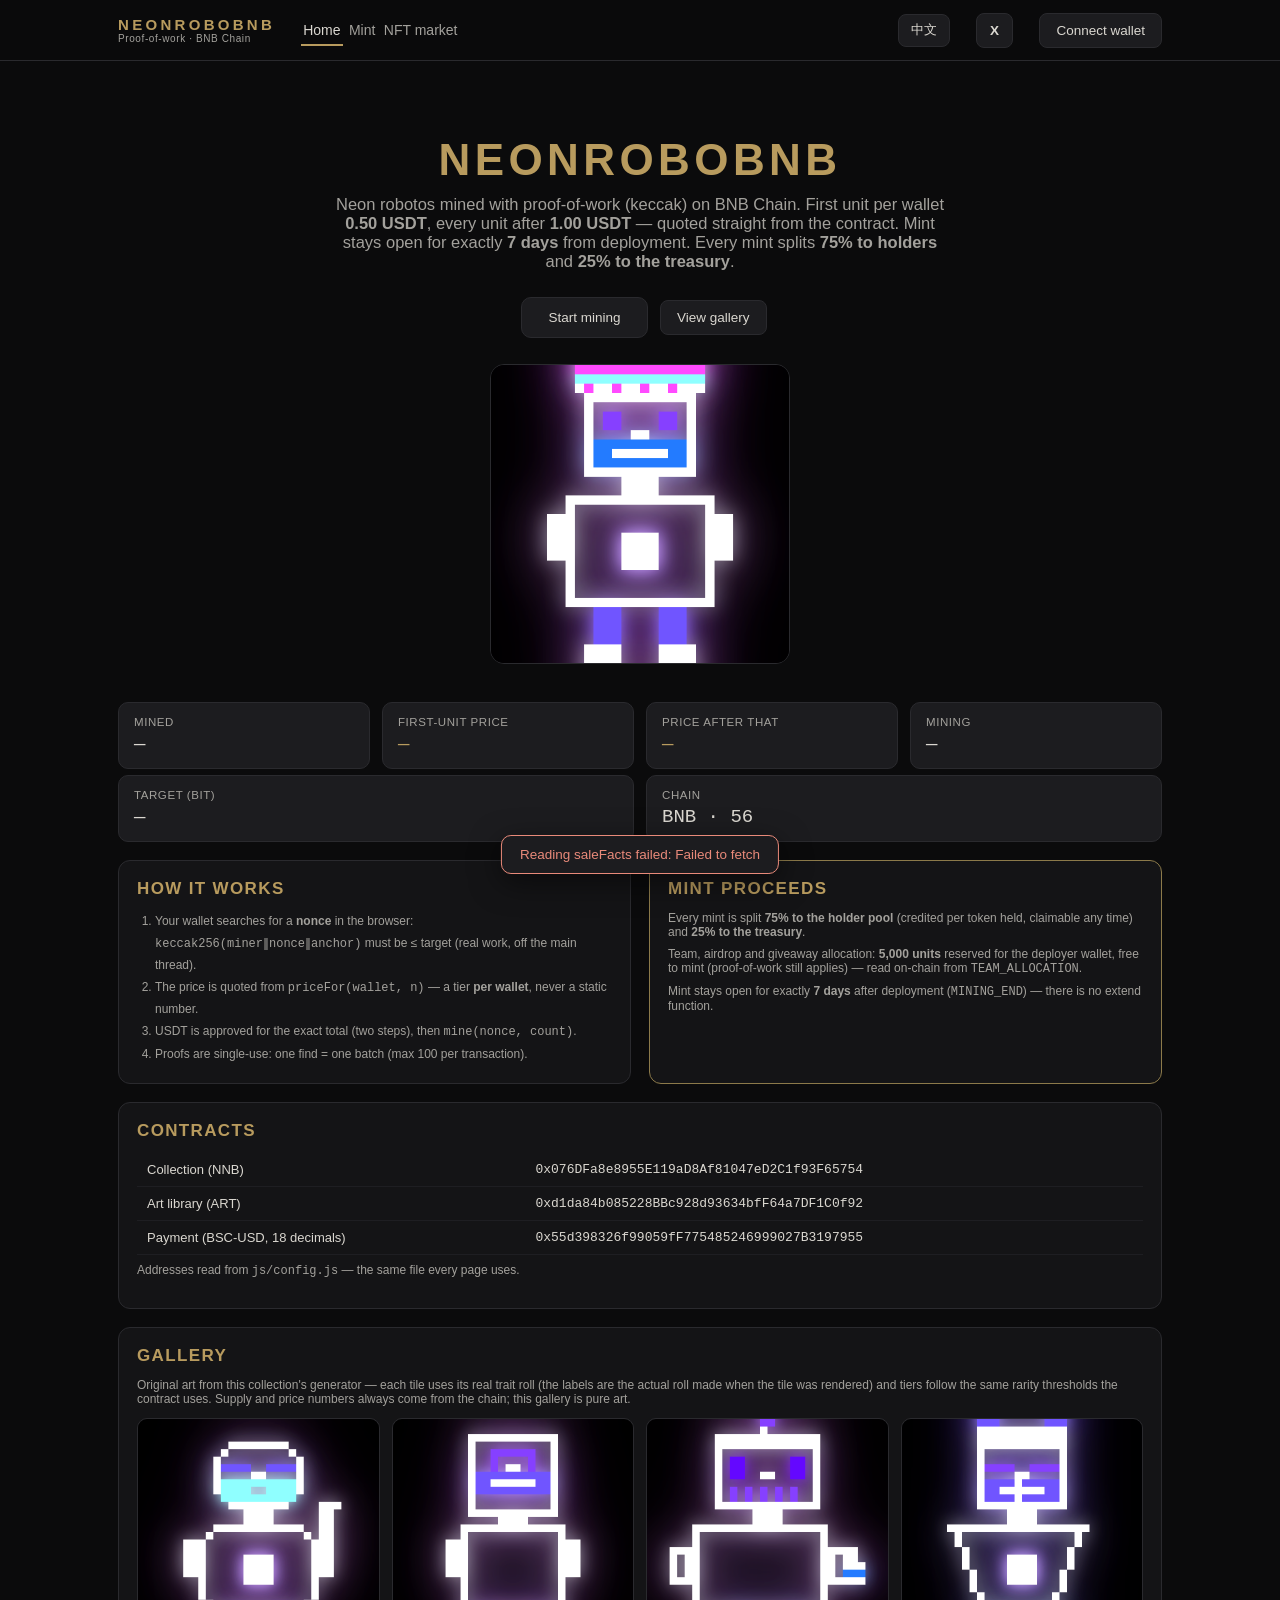
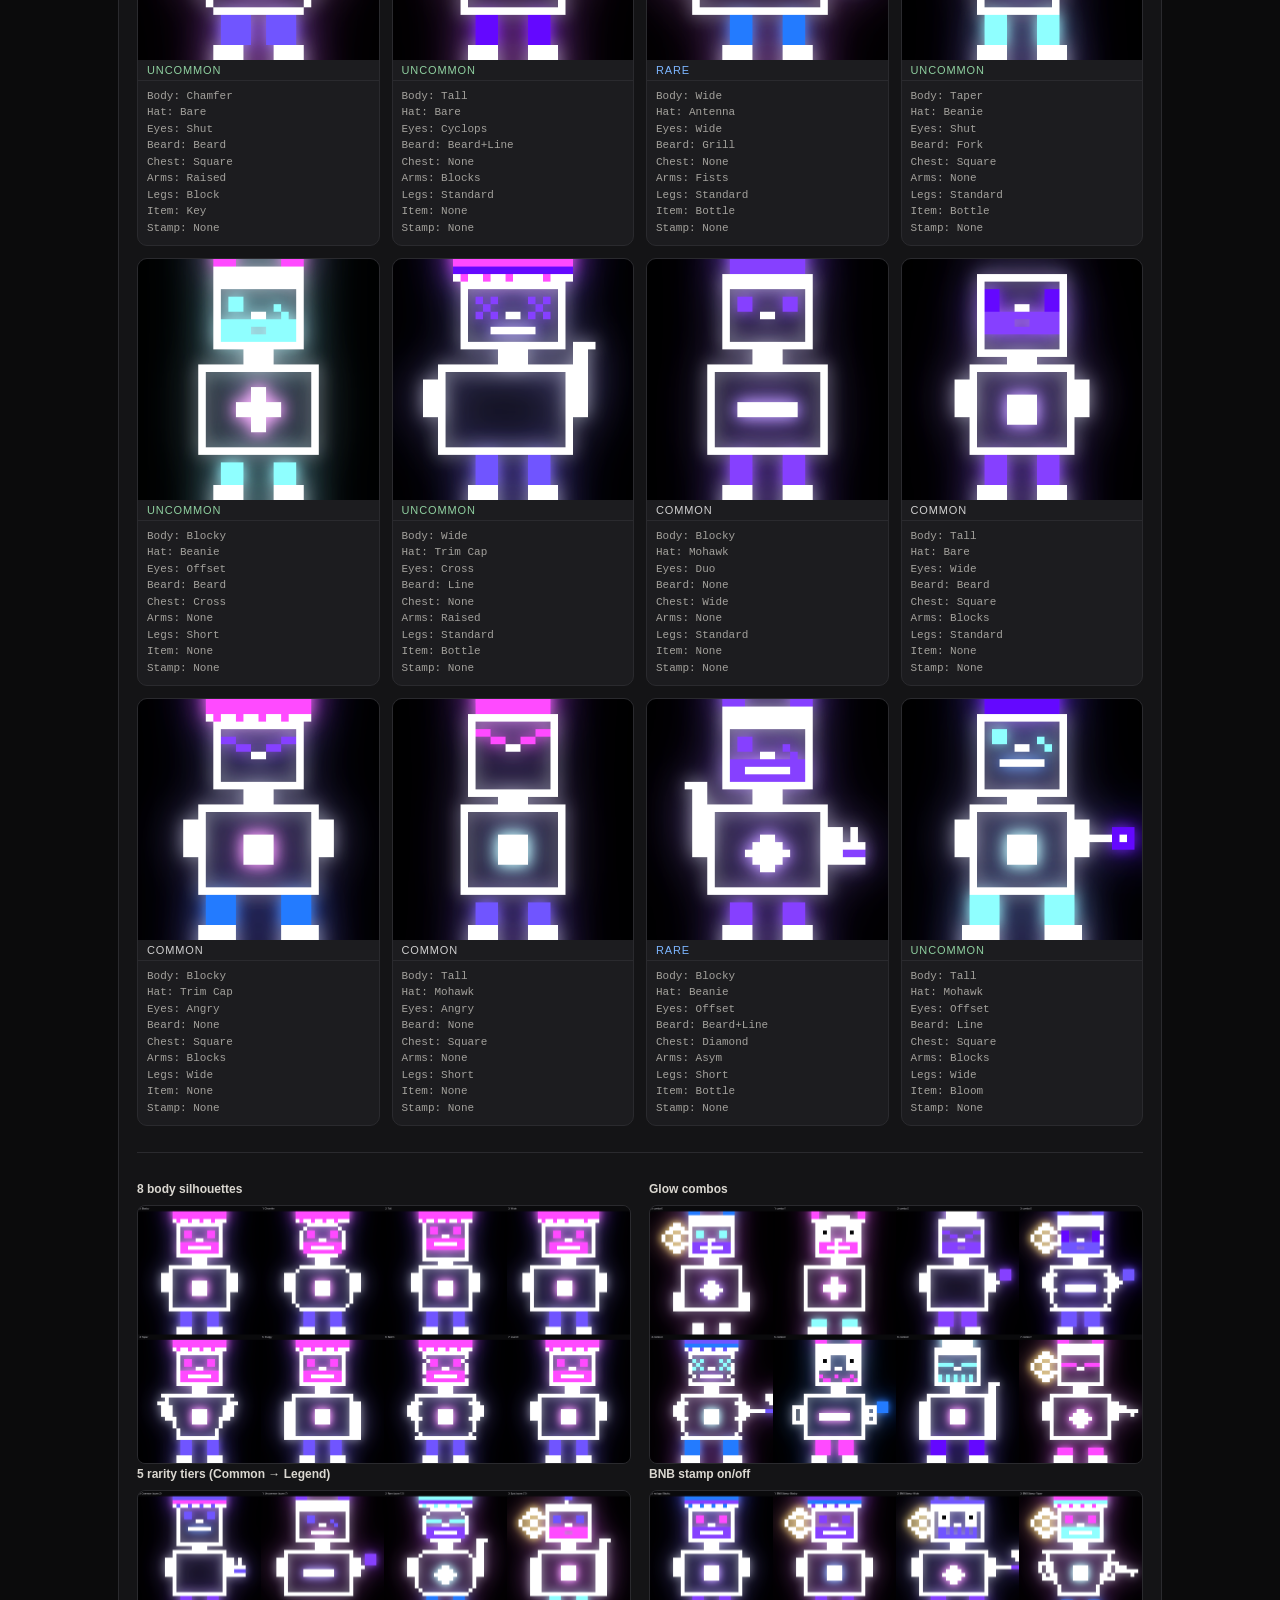
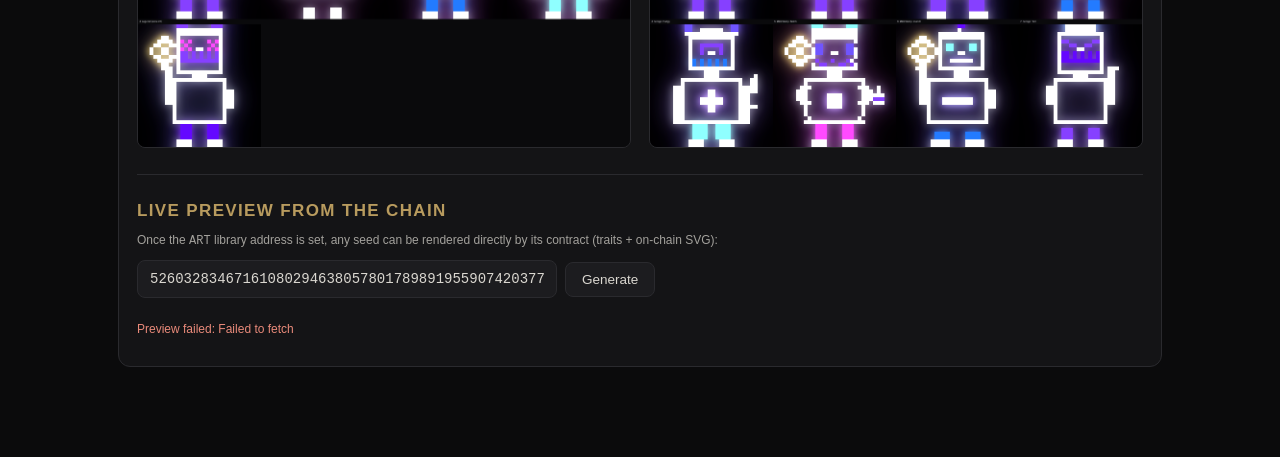
==== commit 9bbacc88: "Header: X link + mobile fixes" ====
--- a/index.html
+++ b/index.html
@@ -30,6 +30,7 @@
     </nav>
     <div class="spacer"></div>
     <button id="lang">中文</button>
+    <a class="btn xlink" href="https://x.com/NeonroboBnb" target="_blank" rel="noopener noreferrer" aria-label="X (Twitter)" title="X (Twitter)">X</a>
     <button id="connect" data-i18n="connect">Connect wallet</button>
   </div>
 </header>
--- a/css/style.css
+++ b/css/style.css
@@ -38,6 +38,9 @@
   background: var(--panel2); color: var(--text);
   border: 1px solid var(--line); border-radius: 8px; padding: 9px 16px;
 }
+a.btn { text-decoration: none; display: inline-flex; align-items: center; justify-content: center; }
+a.btn.xlink { padding: 9px 13px; font-weight: 700; letter-spacing: .04em; }
+a.btn.xlink:hover { border-color: var(--gold); color: var(--gold); }
 button:hover, .btn:hover { border-color: var(--gold-dim); }
 button.primary { background: var(--gold); color: #17120a; border-color: var(--gold); font-weight: 600; }
 button.primary:hover { background: var(--coral); border-color: var(--coral); color: #20100c; }
@@ -55,6 +58,22 @@
 .row.between { justify-content: space-between; }
 .grid2 { display: grid; grid-template-columns: 1fr 1fr; gap: 18px; }
 @media (max-width: 820px) { .grid2 { grid-template-columns: 1fr; } }
+
+/* Phones: the header wraps to two rows instead of overflowing. */
+@media (max-width: 760px) {
+  header.site .wrap { flex-wrap: wrap; height: auto; padding: 9px 0 8px; gap: 8px 10px; }
+  .brand { flex: 1 1 100%; }
+  .brand small { display: inline; margin-left: 8px; letter-spacing: .04em; }
+  nav { order: 2; display: flex; gap: 14px; }
+  nav a { font-size: 13px; }
+  .spacer { order: 3; }
+  #lang { order: 4; }
+  a.xlink { order: 5; }
+  #connect { order: 6; }
+  /* Long contract addresses wrap instead of widening the page. */
+  td, th { word-break: break-all; }
+  td { font-size: 12px; }
+}
 
 table { width: 100%; border-collapse: collapse; font-size: 14px; }
 th { text-align: left; color: var(--muted); font-weight: 500; font-size: 12px; letter-spacing: .06em; text-transform: uppercase; padding: 8px 10px; border-bottom: 1px solid var(--line); }
@@ -99,3 +118,9 @@
 .hero h1 { font-size: 44px; color: var(--gold); letter-spacing: .1em; margin: 0 0 10px; }
 .hero p { color: var(--muted); font-size: 16.5px; max-width: 620px; margin: 0 auto 26px; }
 .cta { display: inline-block; margin: 0 8px; padding: 12px 26px; border-radius: 10px; }
+
+/* Phone hero title: keep the wordmark inside the viewport (rule must come
+   after the base .hero h1 declaration to win the cascade). */
+@media (max-width: 760px) {
+  .hero h1 { font-size: clamp(26px, 9vw, 40px); letter-spacing: .06em; }
+}
